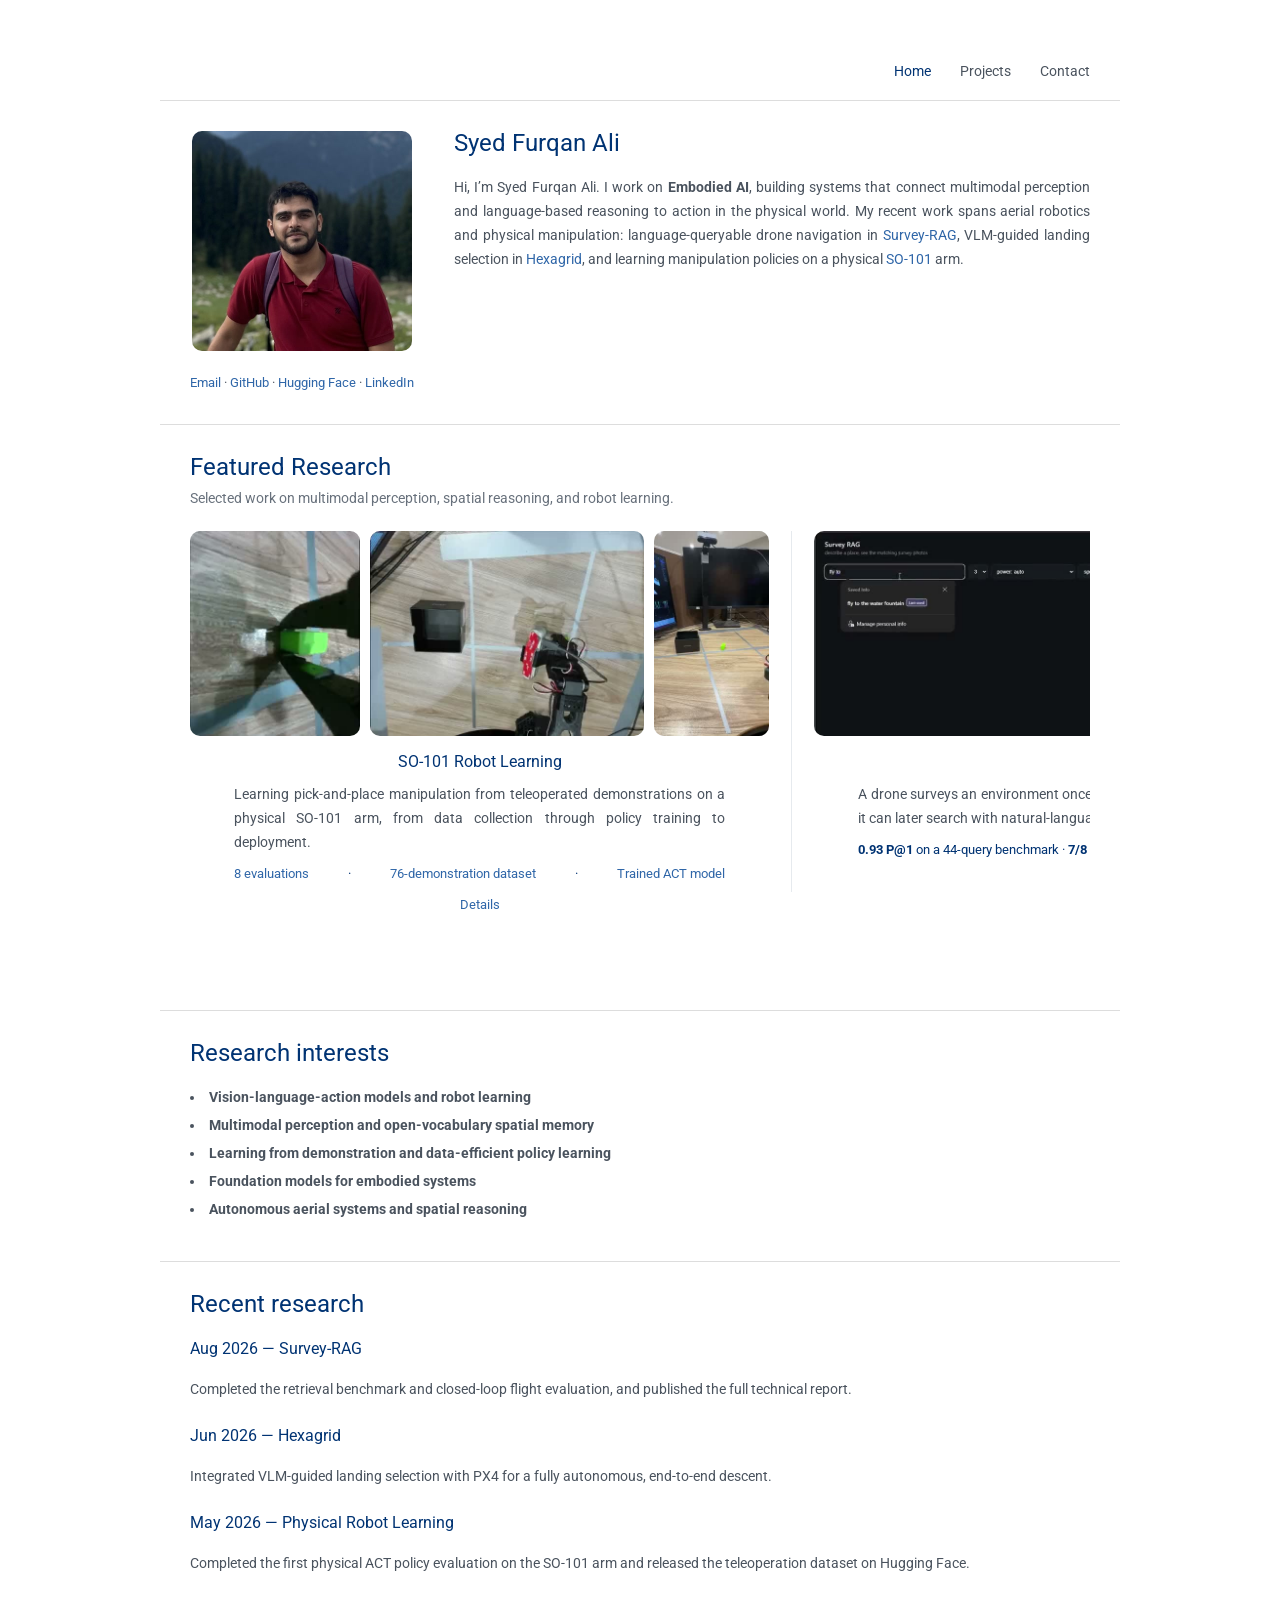
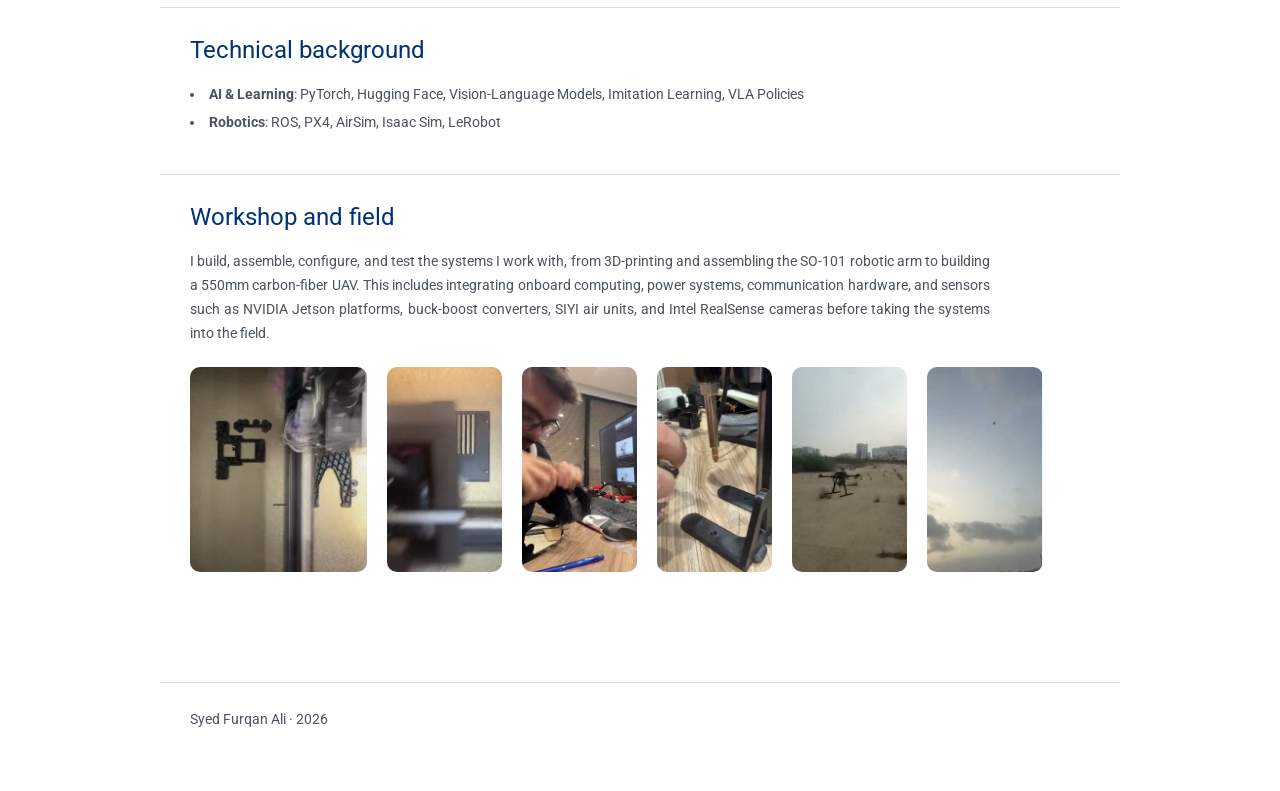
==== index.html @ 5a04ce94 "Give the Survey-RAG catalog clip the same 16:9 shape The stacked query and flight clip was taller th" ====
<!DOCTYPE html>
<html lang="en">
<head>
<meta charset="utf-8">
<meta name="viewport" content="width=device-width, initial-scale=1">
<title>Syed Furqan Ali</title>
<meta name="description" content="Robotics and embodied AI: language-queryable aerial memory, vision-language-action policies on the SO-101 manipulator, and VLM-guided autonomous landing.">
<link rel="preconnect" href="https://fonts.googleapis.com">
<link rel="preconnect" href="https://fonts.gstatic.com" crossorigin>
<link href="https://fonts.googleapis.com/css2?family=Roboto:wght@300;400;500;700&display=swap" rel="stylesheet">
<link rel="stylesheet" href="assets/css/style.css?v=202609181707">
</head>
<body id="body">
<div id="main">

<div id="header">
  <a href="index.html" class="active">Home</a>
  <a href="projects.html">Projects</a>
  <a href="contact.html">Contact</a>
</div>

<div id="profile">
  <div id="profile-pic">
    <img id="profilePhoto" src="assets/img/profile.jpg" alt="Syed Furqan Ali"
         width="220" height="220" fetchpriority="high">
    <p class="links" id="profileLinks"></p>
  </div>

  <div id="profile-intro">
    <div id="profile-name">Syed Furqan Ali</div>
    <p>
      Hi, I&rsquo;m Syed Furqan Ali. I work on <b>Embodied AI</b>, building systems that connect
      multimodal perception and language-based reasoning to action in the physical world. My
      recent work spans aerial robotics and physical manipulation: language-queryable drone
      navigation in <a href="project-survey-rag.html">Survey-RAG</a>, VLM-guided landing
      selection in <a href="project-hexagrid.html">Hexagrid</a>, and learning manipulation
      policies on a physical <a href="project-so101.html">SO-101</a> arm.
    </p>
  </div>
  <div style="clear: both;"></div>
</div>

<div class="section">
  <h1>Featured Research</h1>
  <p class="section-subtitle">
    Selected work on multimodal perception, spatial reasoning, and robot learning.
  </p>
  <div class="project-strip">
    <div class="project-slider">
      <div class="project-slide">
        <div class="project-clips">
          <a href="project-so101.html"><video poster="assets/poster/so101-wrist.jpg" src="assets/video/so101-wrist.mp4" width="348" height="420" autoplay loop muted playsinline preload="metadata"></video></a>
          <a href="project-so101.html"><video poster="assets/poster/so101-top.jpg" src="assets/video/so101-top.mp4" width="562" height="420" autoplay loop muted playsinline preload="metadata"></video></a>
          <a href="project-so101.html"><video poster="assets/poster/so101-pick-place.jpg" src="assets/video/so101-pick-place.mp4" width="236" height="420" autoplay loop muted playsinline preload="metadata"></video></a>
        </div>
        <div class="project-desc">
          <div class="featured-card-title"><a href="project-so101.html">SO-101 Robot Learning</a></div>
          <p>Learning pick-and-place manipulation from teleoperated demonstrations on a physical SO-101 arm, from data collection through policy training to deployment.</p>
          <p class="featured-card-result result-links">
            <a href="https://huggingface.co/datasets/Syed-Furqan/eval_pick_place_1_grid1" target="_blank" rel="noopener">8 evaluations</a> &middot;
            <a href="https://huggingface.co/datasets/Syed-Furqan/pick_place_1_grid" target="_blank" rel="noopener">76-demonstration dataset</a> &middot;
            <a href="https://huggingface.co/Syed-Furqan/act_pick_place_1_grid_policy" target="_blank" rel="noopener">Trained ACT model</a>
          </p>
          <p class="proj-links">
            <a href="project-so101.html">Details</a>
          </p>
        </div>
      </div>
      <div class="project-slide">
        <div class="project-clips">
          <a href="project-survey-rag.html"><video poster="assets/poster/survey-query.jpg" src="assets/video/survey-query.mp4" width="666" height="420" autoplay loop muted playsinline preload="metadata"></video></a>
          <a href="project-survey-rag.html"><video poster="assets/poster/survey-flight.jpg" src="assets/video/survey-flight.mp4" width="666" height="420" autoplay loop muted playsinline preload="metadata"></video></a>
        </div>
        <div class="project-desc">
          <div class="featured-card-title"><a href="project-survey-rag.html">Survey-RAG</a></div>
          <p>A drone surveys an environment once, turning what it sees into a searchable spatial memory it can later search with natural-language requests.</p>
          <p class="featured-card-result"><b>0.93 P@1</b> on a 44-query benchmark &middot; <b>7/8</b> closed-loop requests in AirSim + PX4 SITL</p>
          <p class="proj-links">
            <a href="project-survey-rag.html">Details</a>
            <a href="https://youtu.be/lmt_aM5NoCk" target="_blank" rel="noopener">Video</a>
          </p>
        </div>
      </div>
      <div class="project-slide">
        <div class="project-clips">
          <a href="project-hexagrid.html"><video poster="assets/poster/hexagrid-edge-select.jpg" src="assets/video/hexagrid-edge-select.mp4" width="640" height="360" autoplay loop muted playsinline preload="metadata"></video></a>
          <a href="project-hexagrid.html"><video poster="assets/poster/hexagrid-align.jpg" src="assets/video/hexagrid-align.mp4" width="746" height="420" autoplay loop muted playsinline preload="metadata"></video></a>
        </div>
        <div class="project-desc">
          <div class="featured-card-title"><a href="project-hexagrid.html">Hexagrid</a></div>
          <p>A vision-language model evaluates candidate landing areas from six views in a single inference and grounds its choice into a metric flight target for a fully autonomous descent.</p>
          <p class="featured-card-result"><b>Six views</b> compared per decision &middot; no operator step anywhere in the loop</p>
          <p class="proj-links">
            <a href="project-hexagrid.html">Details</a>
            <a href="https://youtu.be/y4rDqmTjzoo" target="_blank" rel="noopener">Video</a>
          </p>
        </div>
      </div>
      <div class="project-slide">
        <div class="project-clips">
          <a href="project-uav.html"><video poster="assets/poster/uav-hover.jpg" src="assets/video/uav-hover.mp4" width="540" height="960" autoplay loop muted playsinline preload="metadata"></video></a>
          <a href="project-uav.html"><video poster="assets/poster/field-flight.jpg" src="assets/video/field-flight.mp4" width="236" height="420" autoplay loop muted playsinline preload="metadata"></video></a>
          <a href="project-uav.html"><video poster="assets/poster/field-survey.jpg" src="assets/video/field-survey.mp4" width="236" height="420" autoplay loop muted playsinline preload="metadata"></video></a>
        </div>
        <div class="project-desc">
          <div class="featured-card-title"><a href="project-uav.html">UAV Research Platform</a></div>
          <p>A 550 mm quadcopter built and integrated end to end: ArduPilot flight control, a Jetson Orin NX companion computer, RealSense RGB-D sensing and a SIYI link.</p>
          <p class="featured-card-result"><b>Onboard AI</b> measured on the vehicle &middot; autonomous survey mission flown</p>
          <p class="proj-links">
            <a href="project-uav.html">Details</a>
          </p>
        </div>
      </div>
    </div>
  </div>
</div>

<div class="divider"></div>

<div class="section">
  <h1>Research interests</h1>
  <ul>
    <li><b>Vision-language-action models and robot learning</b></li>
    <li><b>Multimodal perception and open-vocabulary spatial memory</b></li>
    <li><b>Learning from demonstration and data-efficient policy learning</b></li>
    <li><b>Foundation models for embodied systems</b></li>
    <li><b>Autonomous aerial systems and spatial reasoning</b></li>
  </ul>
</div>

<div class="divider"></div>

<div class="section">
  <h1>Recent research</h1>

  <h3>Aug 2026 &mdash; Survey-RAG</h3>
  <div class="body-copy">
    <p>
      Completed the retrieval benchmark and closed-loop flight evaluation, and published the full
      technical report.
    </p>
  </div>

  <h3>Jun 2026 &mdash; Hexagrid</h3>
  <div class="body-copy">
    <p>
      Integrated VLM-guided landing selection with PX4 for a fully autonomous, end-to-end descent.
    </p>
  </div>

  <h3>May 2026 &mdash; Physical Robot Learning</h3>
  <div class="body-copy">
    <p>
      Completed the first physical ACT policy evaluation on the SO-101 arm and released the
      teleoperation dataset on Hugging Face.
    </p>
  </div>
</div>

<div class="divider"></div>

<div class="section">
  <h1>Technical background</h1>
  <ul>
    <li><b>AI &amp; Learning</b>: PyTorch, Hugging Face, Vision-Language Models, Imitation Learning, VLA Policies</li>
    <li><b>Robotics</b>: ROS, PX4, AirSim, Isaac Sim, LeRobot</li>
  </ul>
</div>

<div class="divider"></div>

<div class="section">
  <h1>Workshop and field</h1>
  <div class="body-copy">
    <p>
      I build, assemble, configure, and test the systems I work with, from 3D-printing and
      assembling the SO-101 robotic arm to building a 550mm carbon-fiber UAV. This includes
      integrating onboard computing, power systems, communication hardware, and sensors such as
      NVIDIA Jetson platforms, buck-boost converters, SIYI air units, and Intel RealSense cameras
      before taking the systems into the field.
    </p>
  </div>
  <div class="recent-work">
    <div class="slider">
      <video poster="assets/poster/build-so101-parts.jpg" src="assets/video/build-so101-parts.mp4" autoplay loop muted playsinline preload="metadata"></video>
      <video poster="assets/poster/build-printing.jpg" src="assets/video/build-printing.mp4" autoplay loop muted playsinline preload="metadata"></video>
      <video poster="assets/poster/build-follower-arm.jpg" src="assets/video/build-follower-arm.mp4" autoplay loop muted playsinline preload="metadata"></video>
      <video poster="assets/poster/build-drone-heatsinks.jpg" src="assets/video/build-drone-heatsinks.mp4" autoplay loop muted playsinline preload="metadata"></video>
      <video poster="assets/poster/field-flight.jpg" src="assets/video/field-flight.mp4" autoplay loop muted playsinline preload="metadata"></video>
      <video poster="assets/poster/field-survey.jpg" src="assets/video/field-survey.mp4" autoplay loop muted playsinline preload="metadata"></video>
    </div>
  </div>
</div>

<div id="footer">
  <p>Syed Furqan Ali &middot; <span id="footYear"></span></p>
</div>

</div>
<script src="assets/js/config.js"></script>
<script src="assets/js/site.js"></script>
</body>
</html>
---- assets/css/style.css ----
html, body, div, span, applet, object, iframe,
h1, h2, h3, h4, h5, h6, p, blockquote, pre,
a, abbr, acronym, address, big, cite, code,
del, dfn, em, img, ins, kbd, q, s, samp,
small, strike, strong, sub, sup, tt, var,
b, u, i, center,
dl, dt, dd, ol, ul, li,
fieldset, form, label, legend,
table, caption, tbody, tfoot, thead, tr, th, td,
article, aside, canvas, details, embed,
figure, figcaption, footer, header, hgroup,
menu, nav, output, ruby, section, summary,
time, mark, audio, video {
    margin: 0;
    padding: 0;
    border: 0;
    font-size: 100%;
    font: inherit;
    vertical-align: baseline;
}
article, aside, details, figcaption, figure,
footer, header, hgroup, menu, nav, section {
    display: block;
}
body { line-height: 1; }
ol, ul { list-style: none; }
table { border-collapse: collapse; border-spacing: 0; }

#main {
    width: 960px;
    margin: 0px auto;
}

body:has(.research-proj) #main { width: 100%; max-width: 1180px; box-sizing: border-box; }

#body {
    font-family: 'Roboto', roboto, sans-serif;
    color: #4a535e;
    background: #fff;
}

p {
    font-size: 14px;
    line-height: 24px;
    text-align: justify;
}

a {
    text-decoration: none;
    color: #2f66a8;
}

a:hover {
    border-bottom: 1px solid #2f66a8;
}

i, em { font-style: italic; }
b, strong { font-weight: 700; }

h1 {
    font-size: 24px;
    line-height: 24px;

    width: auto;
    margin: 30px 30px 20px 30px;
    color: #003373;
}

.section-subtitle {
    font-size: 14px;
    line-height: 22px;
    color: #68717c;
    margin: -12px 30px 22px 30px;
}

#header {
    height: 58px;
    font-size: 14px;
    line-height: 58px;
    padding-top: 42px;
    text-align: right;
    border-bottom: 1px solid #ddd;
    padding-right: 30px;
}

#header a {
    text-decoration: none;
    border-bottom: none;
    color: #4a535e;
    margin-left: 26px;
}

#header a:hover { color: #2f66a8; }
#header a.active { color: #003373; }

#profile {
    padding: 30px 30px 10px 30px;
    border-bottom: 1px solid #ddd;
}

#profile-pic {
    float: left;
    margin-right: 40px;
    text-align: center;
}

#profile img {
    width: 220px;
    border-radius: 10px;
    margin-bottom: 18px;
}

.no-photo {
    width: 220px;
    height: 220px;
    border-radius: 10px;
    margin-bottom: 18px;
    background: #f4f6f8;
    border: 1px solid #ddd;
    color: #828d9b;
    font-size: 46px;
    line-height: 220px;
    text-align: center;
    box-sizing: border-box;
}

#profile-pic .links {
    font-size: 13px;
    line-height: 22px;
}

#profile-name {
    font-size: 24px;
    line-height: 24px;
    margin-bottom: 20px;
    color: #003373;
}

#profile p { margin-bottom: 20px; }

.project-strip {
    overflow-x: auto;
    overflow-y: hidden;
    margin: 6px 30px 26px 30px;
    padding-bottom: 14px;
    scroll-snap-type: x proximity;
    scrollbar-width: thin;
    scrollbar-color: #ccc #eee;
}

.project-strip::-webkit-scrollbar { height: 8px; }
.project-strip::-webkit-scrollbar-track { background: #eee; border-radius: 4px; }
.project-strip::-webkit-scrollbar-thumb { background: #ccc; border-radius: 4px; }
.project-strip::-webkit-scrollbar-thumb:hover { background: #999; }

.project-slider {
    display: inline-flex;
    align-items: flex-start;
    gap: 44px;
}

.project-slide {
    display: flex;
    flex-direction: column;
    scroll-snap-align: start;
}

.project-slide + .project-slide {
    border-left: 1px solid #e6eaee;
    padding-left: 22px;
    margin-left: -22px;
}

.project-clips {
    display: flex;
    gap: 10px;
}

.project-clips a:hover { border: none; }

.project-clips video {
    height: 205px;
    width: auto;
    border-radius: 10px;
    display: block;
    background: #f4f6f8;
}

.project-desc {
    width: 0;
    min-width: 100%;
    box-sizing: border-box;
    padding: 14px 44px 0 44px;
}

.project-desc .featured-card-title { text-align: center; }
.project-desc p { margin-bottom: 10px; text-align: justify; }
.project-desc p:last-child { margin-bottom: 0; }
.project-desc .proj-links { text-align: center; }
.project-desc .proj-links a { margin: 0 7px; }
.project-desc .result-links { display: flex; flex-wrap: wrap; justify-content: space-between; }

.featured-card-title {
    font-size: 16px;
    line-height: 24px;
    margin-bottom: 8px;
}

.featured-card-title a { color: #003373; }
.featured-card-title a:hover { border-bottom: 1px solid #003373; }

.featured-card-result {
    color: #003373;
    font-size: 13px;
    line-height: 20px;
}

.recent-work {
    height: 200px;
    width: 900px;
    padding-bottom: 35px;
    overflow-x: scroll;
    overflow-y: hidden;
    margin: 6px auto 30px 30px;
}

.slider {
    display: inline-flex;
    align-items: flex-start;
    gap: 20px;
}

.slider a:hover { border: none; }

.slider img,
.slider video {
    height: 205px;
    border-radius: 10px;
    display: block;
    background: #f4f6f8;
}

.recent-work::-webkit-scrollbar { background: none; height: 8px; }
.recent-work::-webkit-scrollbar-track {
    background: #eee; border-radius: 4px;
    margin-left: 240px; margin-right: 240px;
}
.recent-work::-webkit-scrollbar-thumb { background: #ccc; border-radius: 4px; }
.recent-work::-webkit-scrollbar-thumb:hover { background: #999; }

.divider { width: 100%; border-bottom: 1px solid #ddd; }

.section { padding-bottom: 10px; }

ul {
    font-size: 14px;
    line-height: 24px;
    list-style-position: inside;
    list-style-type: disc;
    margin-left: 30px;
    margin-bottom: 30px;
    color: #4a535e;
}

ul li { margin-bottom: 4px; }

.news-list { list-style-type: none; margin-left: 30px; }
.news-list li { margin-bottom: 10px; }
.news-list .date { color: #003373; display: inline-block; width: 78px; }

.showBtn {
    margin-top: 10px;
    margin-bottom: 30px;
    margin-left: 30px;
    font-size: 14px;
    line-height: 24px;
    float: left;
}

.showBtn a { color: #003373; cursor: pointer; }
.showBtn a:hover { border-bottom: 1px solid #003373; }

#moreNews { display: none; }
#lessNewsBtn { display: none; }

h3 {
    margin-left: 30px;
    font-size: 16px;
    line-height: 26px;
    margin-bottom: 15px;
    color: #003373;
}

.research-proj {
    margin: 0 30px 34px 30px;
    display: flex;
    align-items: center;
    gap: 30px;
}

.proj-text { flex: 1 1 0; min-width: 0; }

.research-thumb {
    flex: 0 0 520px;
    width: 520px;
}

.research-thumb:hover { border-bottom: none; }

.research-thumb img,
.research-thumb video {
    width: 100%;
    height: auto;
    border-radius: 6px;
    display: block;
    background: #f4f6f8;
}

.research-proj-title {
    color: #003373;
    font-size: 21px;
    line-height: 30px;
}

.research-proj-title:hover { border-bottom: 1px solid #003373; }

.research-proj p { font-size: 16px; line-height: 27px; text-align: justify; }
.research-proj .proj-meta { font-size: 15px; line-height: 24px; }
.research-proj .proj-links { font-size: 15px; line-height: 24px; }
.research-proj p strong { color: #003373; font-weight: 700; }

.proj-meta {
    font-size: 13px;
    line-height: 22px;
    color: #68717c;
    margin-bottom: 4px;
}

.proj-links { font-size: 13px; line-height: 22px; margin-top: 6px; }
.proj-links a { margin-right: 14px; }

.back-link {
    font-size: 13px;
    line-height: 24px;
    margin: 24px 0 0 30px;
    display: block;
}

.proj-header { padding: 0 30px; }

.proj-title {
    font-size: 26px;
    line-height: 34px;
    color: #003373;
    margin: 18px 0 10px 0;
}

.proj-subtitle {
    font-size: 15px;
    line-height: 26px;
    margin-bottom: 18px;
    max-width: 760px;
}

.proj-linkbar { font-size: 14px; line-height: 24px; margin-bottom: 26px; }
.proj-linkbar a {
    display: inline-block;
    margin-right: 10px;
    padding: 5px 14px;
    border: 1px solid #dde3e9;
    border-radius: 4px;
    color: #2f66a8;
}
.proj-linkbar a:hover { border: 1px solid #2f66a8; background: #f7fafd; }

.hero-video {
    margin: 0 30px 30px 30px;
    border-radius: 8px;
    overflow: hidden;
    background: #f4f6f8;
    border: 1px solid #e6eaee;
}
.hero-video video,
.hero-video iframe { width: 100%; display: block; border: 0; }
.hero-video iframe { height: 494px; }

.caption {
    font-size: 13px;
    line-height: 22px;
    color: #68717c;
    margin: 8px 30px 26px 30px;
}

.body-copy { margin: 0 30px 22px 30px; max-width: 800px; }
.body-copy p { margin-bottom: 16px; }

.two-up {
    margin: 0 30px 10px 30px;
    display: flex;
    gap: 20px;
    flex-wrap: wrap;
}
.two-up figure {
    flex: 1 1 340px;
    background: #f4f6f8;
    border: 1px solid #e6eaee;
    border-radius: 8px;
    overflow: hidden;
}
.two-up video,
.two-up img { width: 100%; display: block; }
.two-up figcaption {
    font-size: 12px;
    line-height: 20px;
    color: #68717c;
    padding: 8px 12px;
    background: #fff;
}

.data-table {
    margin: 0 30px 10px 30px;
    width: calc(100% - 60px);
    font-size: 13px;
    line-height: 22px;
}
.data-table th {
    text-align: left;
    color: #003373;
    font-weight: 700;
    border-bottom: 1px solid #ddd;
    padding: 8px 12px 8px 0;
}
.data-table td {
    padding: 7px 12px 7px 0;
    border-bottom: 1px solid #eee;
    color: #4a535e;
}
.data-table td.num, .data-table th.num { text-align: right; padding-right: 0; }
.data-table tr.highlight td { color: #003373; font-weight: 700; }
.data-table td.yes { color: #1a7f5a; }
.data-table td.no  { color: #b83c31; }

.table-note {
    font-size: 12.5px;
    line-height: 21px;
    color: #68717c;
    margin: 10px 30px 26px 30px;
    max-width: 800px;
}

.callout {
    margin: 0 30px 26px 30px;
    padding: 18px 22px;
    background: #f7fafd;
    border-left: 3px solid #2f66a8;
    border-radius: 0 6px 6px 0;
    max-width: 800px;
}
.callout h4 { color: #003373; font-size: 14px; line-height: 22px; margin-bottom: 8px; font-weight: 700; }
.callout p { margin: 0; }

.contact-block { margin: 0 30px 30px 30px; }
.cal-embed {
    width: 100%;
    min-height: 640px;
    border: 1px solid #ddd;
    border-radius: 8px;
    overflow: hidden;
}
.cal-embed iframe { width: 100%; height: 100%; min-height: 640px; border: 0; display: block; }
.sched-setup {
    border: 1px dashed #ddd;
    border-radius: 8px;
    padding: 22px;
    max-width: 640px;
    font-size: 14px;
    line-height: 24px;
}
.sched-setup code { font-family: ui-monospace, Menlo, Consolas, monospace; font-size: 12.5px; color: #003373; }

#footer {
    border-top: 1px solid #ddd;
    margin-top: 40px;
    padding: 24px 30px 60px 30px;
    font-size: 13px;
    line-height: 22px;
}

@media (max-width: 1000px) {
    #main { width: 100%; }
    .recent-work { width: calc(100% - 60px); }
    #profile-pic { float: none; margin-right: 0; text-align: left; }

    .research-proj { flex-direction: column; gap: 14px; }
    .research-thumb { flex: none; width: 100%; max-width: 420px; }
    .hero-video iframe { height: 52vw; }
    .data-table { width: calc(100% - 60px); display: block; overflow-x: auto; }
}

@media (max-width: 640px) {
    .project-slider { gap: 24px; }
    .project-slide { width: calc(100vw - 60px); }
    .project-slide + .project-slide { border-left: none; padding-left: 0; margin-left: 0; }
    .project-clips a { flex: 1 1 0; min-width: 0; }
    .project-clips video { width: 100%; height: 160px; object-fit: cover; }
    .project-desc { padding: 14px 0 0 0; }
}
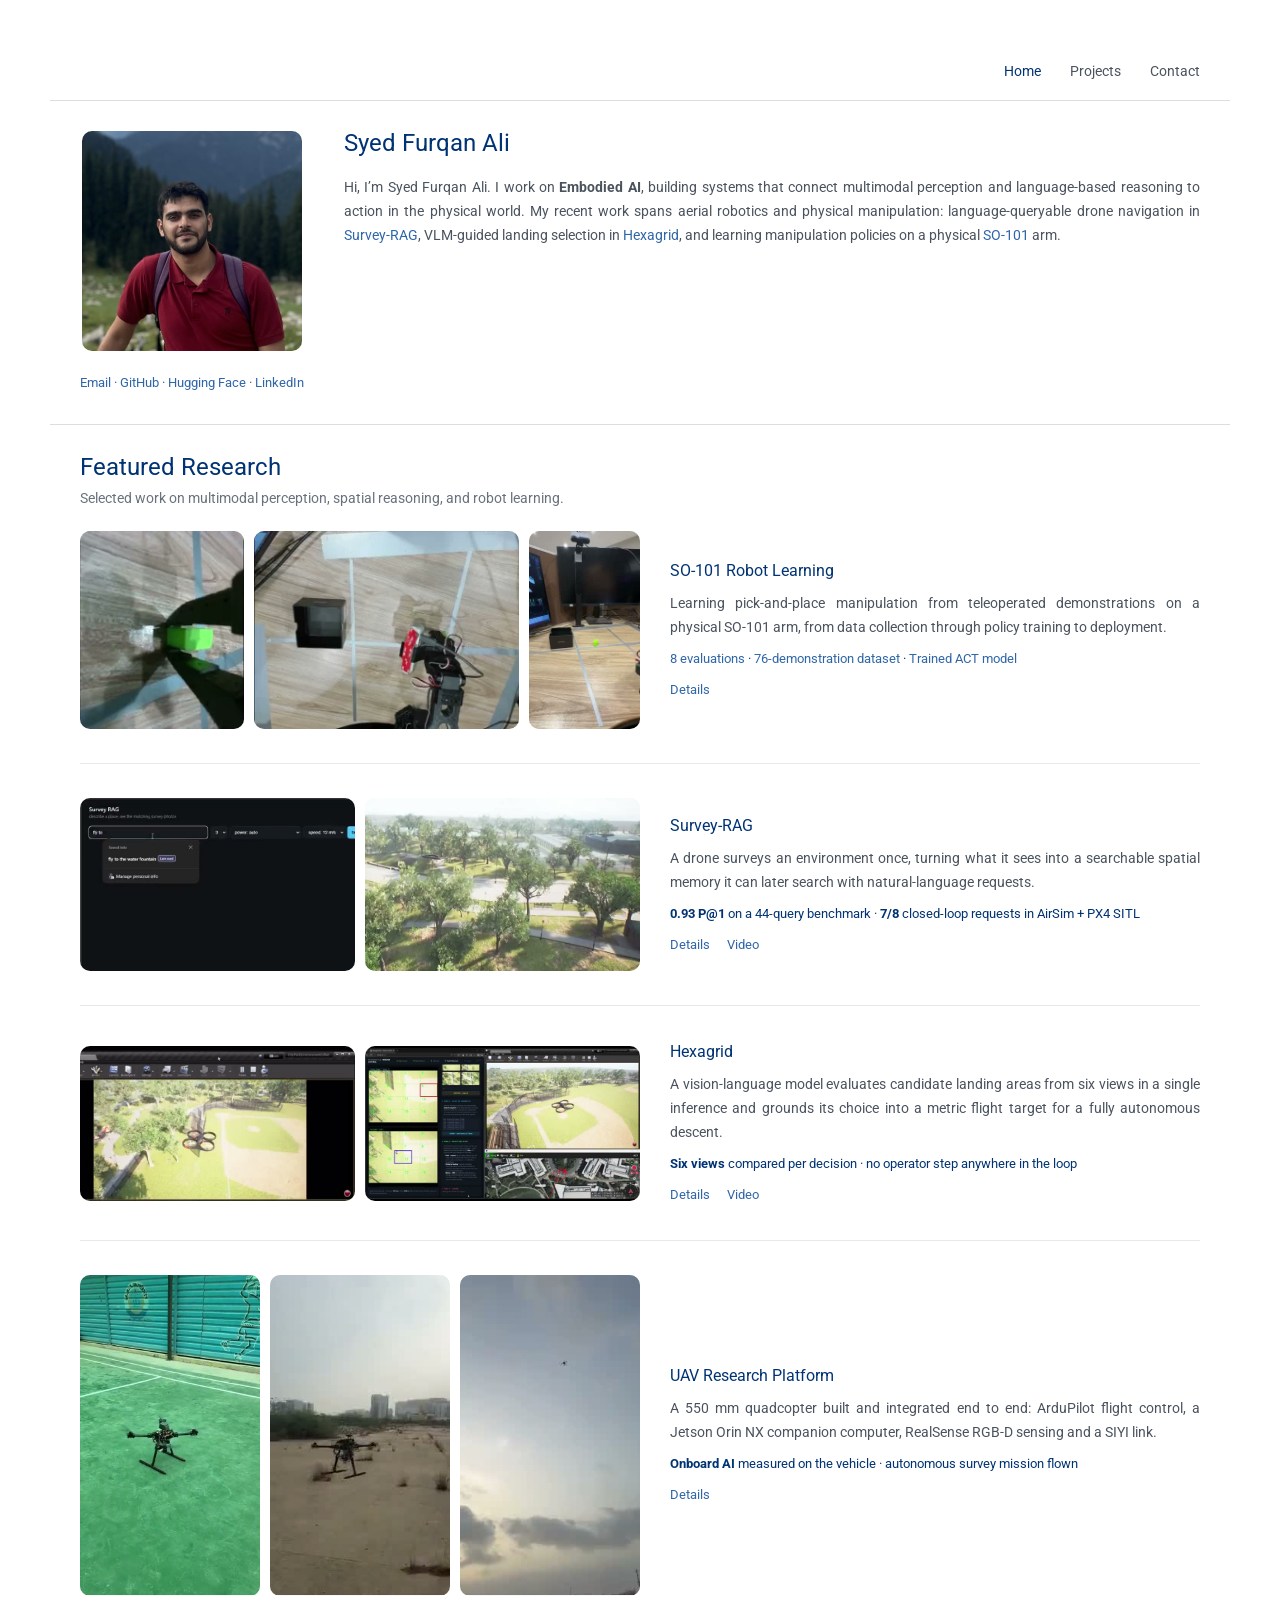
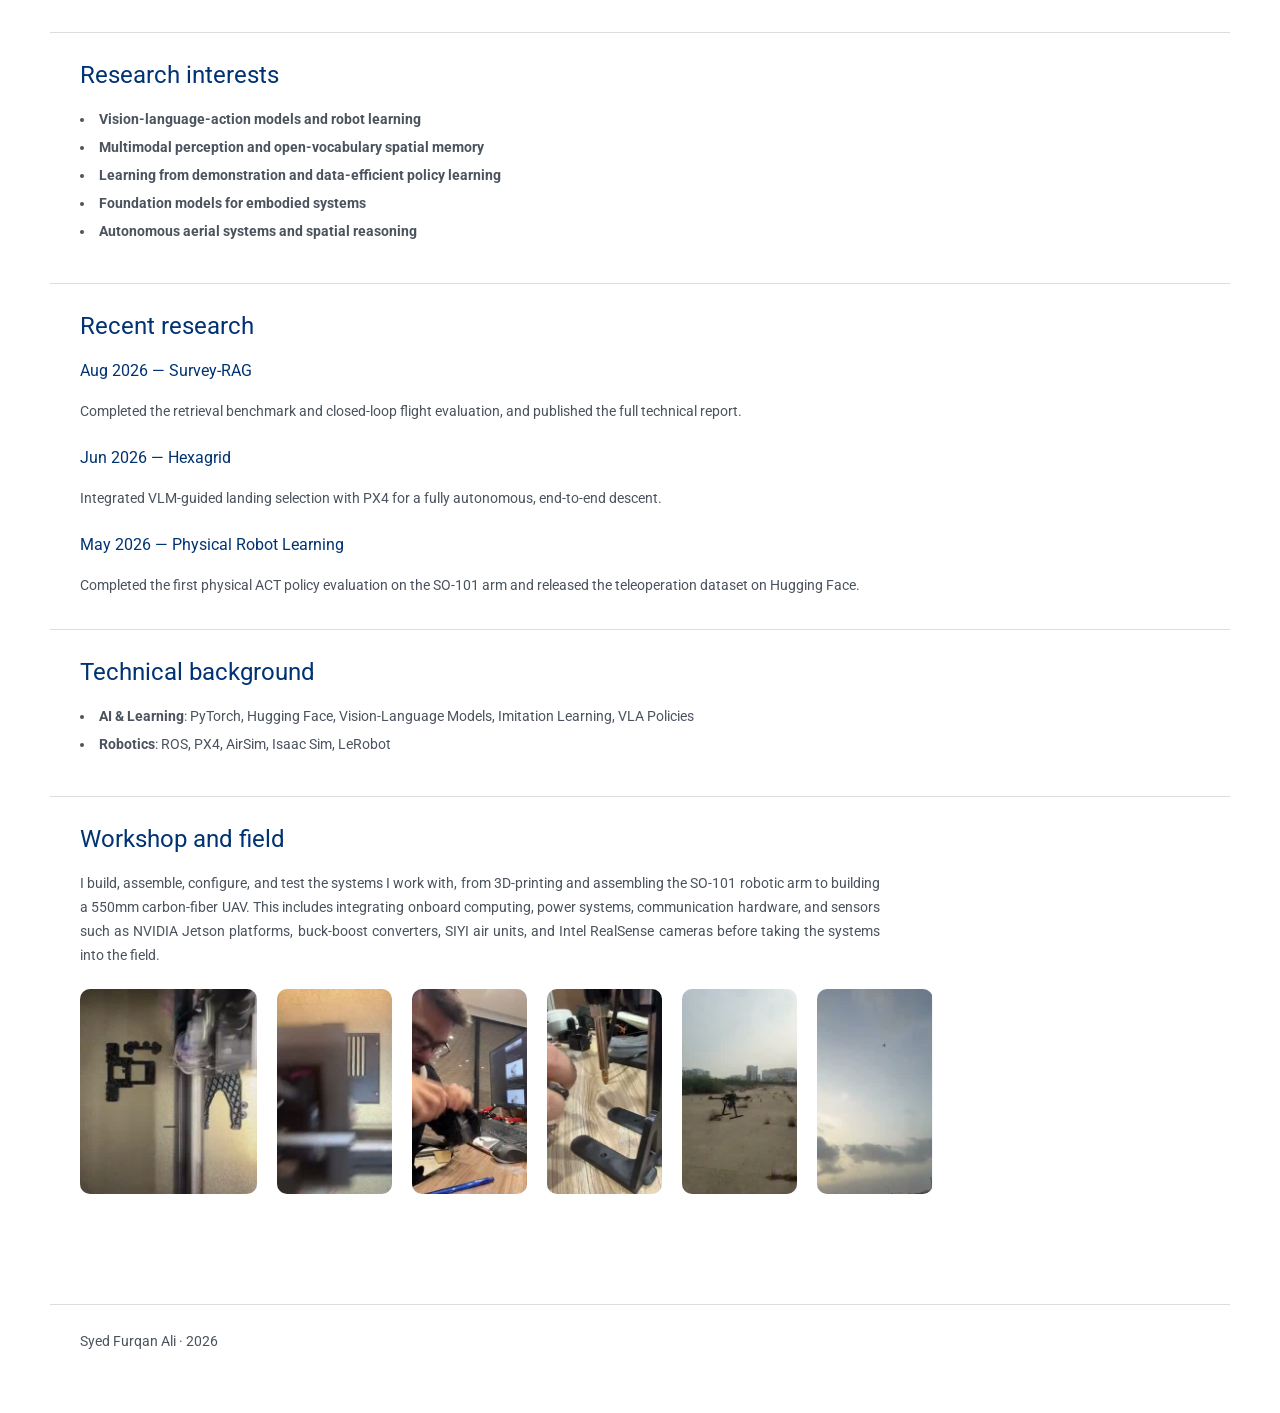
==== commit 39aa612a: "Stack the featured projects vertically instead of side-scrolling Each project becomes a full-width r" ====
--- a/index.html
+++ b/index.html
@@ -8,7 +8,7 @@
 <link rel="preconnect" href="https://fonts.googleapis.com">
 <link rel="preconnect" href="https://fonts.gstatic.com" crossorigin>
 <link href="https://fonts.googleapis.com/css2?family=Roboto:wght@300;400;500;700&display=swap" rel="stylesheet">
-<link rel="stylesheet" href="assets/css/style.css?v=202609181707">
+<link rel="stylesheet" href="assets/css/style.css?v=202609232220">
 </head>
 <body id="body">
 <div id="main">
@@ -49,9 +49,9 @@
     <div class="project-slider">
       <div class="project-slide">
         <div class="project-clips">
-          <a href="project-so101.html"><video poster="assets/poster/so101-wrist.jpg" src="assets/video/so101-wrist.mp4" width="348" height="420" autoplay loop muted playsinline preload="metadata"></video></a>
-          <a href="project-so101.html"><video poster="assets/poster/so101-top.jpg" src="assets/video/so101-top.mp4" width="562" height="420" autoplay loop muted playsinline preload="metadata"></video></a>
-          <a href="project-so101.html"><video poster="assets/poster/so101-pick-place.jpg" src="assets/video/so101-pick-place.mp4" width="236" height="420" autoplay loop muted playsinline preload="metadata"></video></a>
+          <a style="flex:0.8286" href="project-so101.html"><video poster="assets/poster/so101-wrist.jpg" src="assets/video/so101-wrist.mp4" width="348" height="420" autoplay loop muted playsinline preload="metadata"></video></a>
+          <a style="flex:1.3381" href="project-so101.html"><video poster="assets/poster/so101-top.jpg" src="assets/video/so101-top.mp4" width="562" height="420" autoplay loop muted playsinline preload="metadata"></video></a>
+          <a style="flex:0.5619" href="project-so101.html"><video poster="assets/poster/so101-pick-place.jpg" src="assets/video/so101-pick-place.mp4" width="236" height="420" autoplay loop muted playsinline preload="metadata"></video></a>
         </div>
         <div class="project-desc">
           <div class="featured-card-title"><a href="project-so101.html">SO-101 Robot Learning</a></div>
@@ -68,8 +68,8 @@
       </div>
       <div class="project-slide">
         <div class="project-clips">
-          <a href="project-survey-rag.html"><video poster="assets/poster/survey-query.jpg" src="assets/video/survey-query.mp4" width="666" height="420" autoplay loop muted playsinline preload="metadata"></video></a>
-          <a href="project-survey-rag.html"><video poster="assets/poster/survey-flight.jpg" src="assets/video/survey-flight.mp4" width="666" height="420" autoplay loop muted playsinline preload="metadata"></video></a>
+          <a style="flex:1.5857" href="project-survey-rag.html"><video poster="assets/poster/survey-query.jpg" src="assets/video/survey-query.mp4" width="666" height="420" autoplay loop muted playsinline preload="metadata"></video></a>
+          <a style="flex:1.5857" href="project-survey-rag.html"><video poster="assets/poster/survey-flight.jpg" src="assets/video/survey-flight.mp4" width="666" height="420" autoplay loop muted playsinline preload="metadata"></video></a>
         </div>
         <div class="project-desc">
           <div class="featured-card-title"><a href="project-survey-rag.html">Survey-RAG</a></div>
@@ -83,8 +83,8 @@
       </div>
       <div class="project-slide">
         <div class="project-clips">
-          <a href="project-hexagrid.html"><video poster="assets/poster/hexagrid-edge-select.jpg" src="assets/video/hexagrid-edge-select.mp4" width="640" height="360" autoplay loop muted playsinline preload="metadata"></video></a>
-          <a href="project-hexagrid.html"><video poster="assets/poster/hexagrid-align.jpg" src="assets/video/hexagrid-align.mp4" width="746" height="420" autoplay loop muted playsinline preload="metadata"></video></a>
+          <a style="flex:1.7778" href="project-hexagrid.html"><video poster="assets/poster/hexagrid-edge-select.jpg" src="assets/video/hexagrid-edge-select.mp4" width="640" height="360" autoplay loop muted playsinline preload="metadata"></video></a>
+          <a style="flex:1.7762" href="project-hexagrid.html"><video poster="assets/poster/hexagrid-align.jpg" src="assets/video/hexagrid-align.mp4" width="746" height="420" autoplay loop muted playsinline preload="metadata"></video></a>
         </div>
         <div class="project-desc">
           <div class="featured-card-title"><a href="project-hexagrid.html">Hexagrid</a></div>
@@ -98,9 +98,9 @@
       </div>
       <div class="project-slide">
         <div class="project-clips">
-          <a href="project-uav.html"><video poster="assets/poster/uav-hover.jpg" src="assets/video/uav-hover.mp4" width="540" height="960" autoplay loop muted playsinline preload="metadata"></video></a>
-          <a href="project-uav.html"><video poster="assets/poster/field-flight.jpg" src="assets/video/field-flight.mp4" width="236" height="420" autoplay loop muted playsinline preload="metadata"></video></a>
-          <a href="project-uav.html"><video poster="assets/poster/field-survey.jpg" src="assets/video/field-survey.mp4" width="236" height="420" autoplay loop muted playsinline preload="metadata"></video></a>
+          <a style="flex:0.5625" href="project-uav.html"><video poster="assets/poster/uav-hover.jpg" src="assets/video/uav-hover.mp4" width="540" height="960" autoplay loop muted playsinline preload="metadata"></video></a>
+          <a style="flex:0.5619" href="project-uav.html"><video poster="assets/poster/field-flight.jpg" src="assets/video/field-flight.mp4" width="236" height="420" autoplay loop muted playsinline preload="metadata"></video></a>
+          <a style="flex:0.5619" href="project-uav.html"><video poster="assets/poster/field-survey.jpg" src="assets/video/field-survey.mp4" width="236" height="420" autoplay loop muted playsinline preload="metadata"></video></a>
         </div>
         <div class="project-desc">
           <div class="featured-card-title"><a href="project-uav.html">UAV Research Platform</a></div>
--- a/assets/css/style.css
+++ b/assets/css/style.css
@@ -32,6 +32,7 @@
 }
 
 body:has(.research-proj) #main { width: 100%; max-width: 1180px; box-sizing: border-box; }
+body:has(.project-strip) #main { width: 100%; max-width: 1180px; box-sizing: border-box; }
 
 #body {
     font-family: 'Roboto', roboto, sans-serif;
@@ -139,66 +140,64 @@
 #profile p { margin-bottom: 20px; }
 
 .project-strip {
-    overflow-x: auto;
-    overflow-y: hidden;
     margin: 6px 30px 26px 30px;
-    padding-bottom: 14px;
-    scroll-snap-type: x proximity;
-    scrollbar-width: thin;
-    scrollbar-color: #ccc #eee;
-}
-
-.project-strip::-webkit-scrollbar { height: 8px; }
-.project-strip::-webkit-scrollbar-track { background: #eee; border-radius: 4px; }
-.project-strip::-webkit-scrollbar-thumb { background: #ccc; border-radius: 4px; }
-.project-strip::-webkit-scrollbar-thumb:hover { background: #999; }
+}
 
 .project-slider {
-    display: inline-flex;
-    align-items: flex-start;
-    gap: 44px;
+    display: flex;
+    flex-direction: column;
+    gap: 34px;
 }
 
 .project-slide {
     display: flex;
-    flex-direction: column;
-    scroll-snap-align: start;
+    flex-direction: row;
+    align-items: center;
+    gap: 30px;
 }
 
 .project-slide + .project-slide {
-    border-left: 1px solid #e6eaee;
-    padding-left: 22px;
-    margin-left: -22px;
+    border-top: 1px solid #e6eaee;
+    padding-top: 34px;
 }
 
 .project-clips {
+    flex: 0 0 560px;
+    width: 560px;
     display: flex;
+    align-items: flex-start;
     gap: 10px;
 }
 
+.project-clips a { min-width: 0; }
 .project-clips a:hover { border: none; }
 
 .project-clips video {
-    height: 205px;
-    width: auto;
+    width: 100%;
+    height: auto;
     border-radius: 10px;
     display: block;
     background: #f4f6f8;
 }
 
 .project-desc {
-    width: 0;
-    min-width: 100%;
+    flex: 1 1 0;
+    min-width: 0;
     box-sizing: border-box;
-    padding: 14px 44px 0 44px;
-}
-
-.project-desc .featured-card-title { text-align: center; }
+    padding: 0;
+}
+
+.project-desc .featured-card-title { text-align: left; }
 .project-desc p { margin-bottom: 10px; text-align: justify; }
 .project-desc p:last-child { margin-bottom: 0; }
-.project-desc .proj-links { text-align: center; }
-.project-desc .proj-links a { margin: 0 7px; }
-.project-desc .result-links { display: flex; flex-wrap: wrap; justify-content: space-between; }
+.project-desc .proj-links { text-align: left; }
+.project-desc .proj-links a { margin: 0 14px 0 0; }
+.project-desc .result-links { display: block; }
+
+@media (max-width: 900px) {
+    .project-slide { flex-direction: column; align-items: stretch; }
+    .project-clips { flex: 0 0 auto; width: 100%; }
+}
 
 .featured-card-title {
     font-size: 16px;
@@ -301,8 +300,8 @@
 .proj-text { flex: 1 1 0; min-width: 0; }
 
 .research-thumb {
-    flex: 0 0 520px;
-    width: 520px;
+    flex: 0 0 440px;
+    width: 440px;
 }
 
 .research-thumb:hover { border-bottom: none; }
@@ -318,15 +317,18 @@
 
 .research-proj-title {
     color: #003373;
-    font-size: 21px;
-    line-height: 30px;
+    font-size: 16px;
+    line-height: 26px;
 }
 
 .research-proj-title:hover { border-bottom: 1px solid #003373; }
 
-.research-proj p { font-size: 16px; line-height: 27px; text-align: justify; }
-.research-proj .proj-meta { font-size: 15px; line-height: 24px; }
-.research-proj .proj-links { font-size: 15px; line-height: 24px; }
+.research-proj p { font-size: 14px; line-height: 24px; text-align: justify; }
+.proj-text .proj-name { margin-bottom: 6px; }
+.proj-text .proj-desc { margin-top: 14px; }
+.proj-text .proj-links { margin-top: 14px; }
+.research-proj .proj-meta { font-size: 13px; line-height: 22px; }
+.research-proj .proj-links { font-size: 13px; line-height: 22px; }
 .research-proj p strong { color: #003373; font-weight: 700; }
 
 .proj-meta {
@@ -499,9 +501,7 @@
 
 @media (max-width: 640px) {
     .project-slider { gap: 24px; }
-    .project-slide { width: calc(100vw - 60px); }
-    .project-slide + .project-slide { border-left: none; padding-left: 0; margin-left: 0; }
-    .project-clips a { flex: 1 1 0; min-width: 0; }
-    .project-clips video { width: 100%; height: 160px; object-fit: cover; }
-    .project-desc { padding: 14px 0 0 0; }
-}
+    .project-slide + .project-slide { padding-top: 24px; }
+    .project-clips video { width: 100%; height: auto; }
+    .project-desc { padding: 0; }
+}
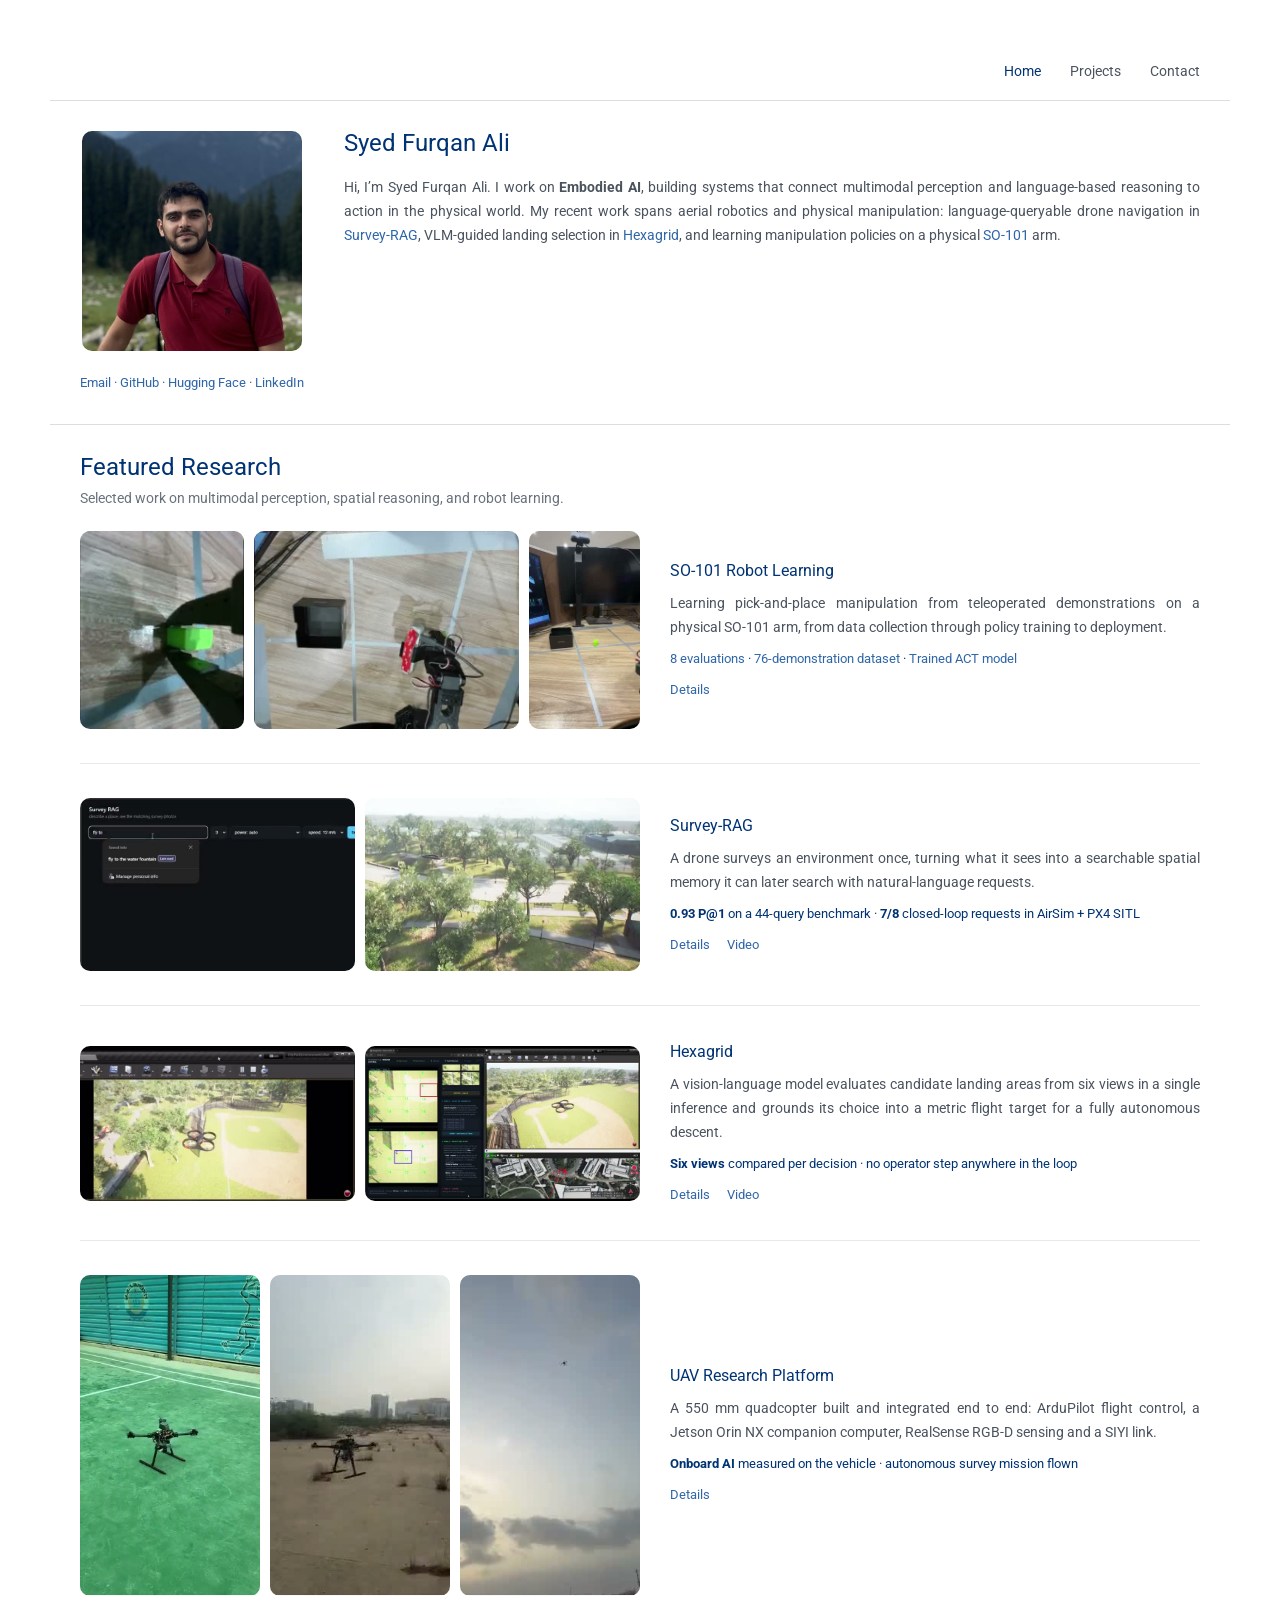
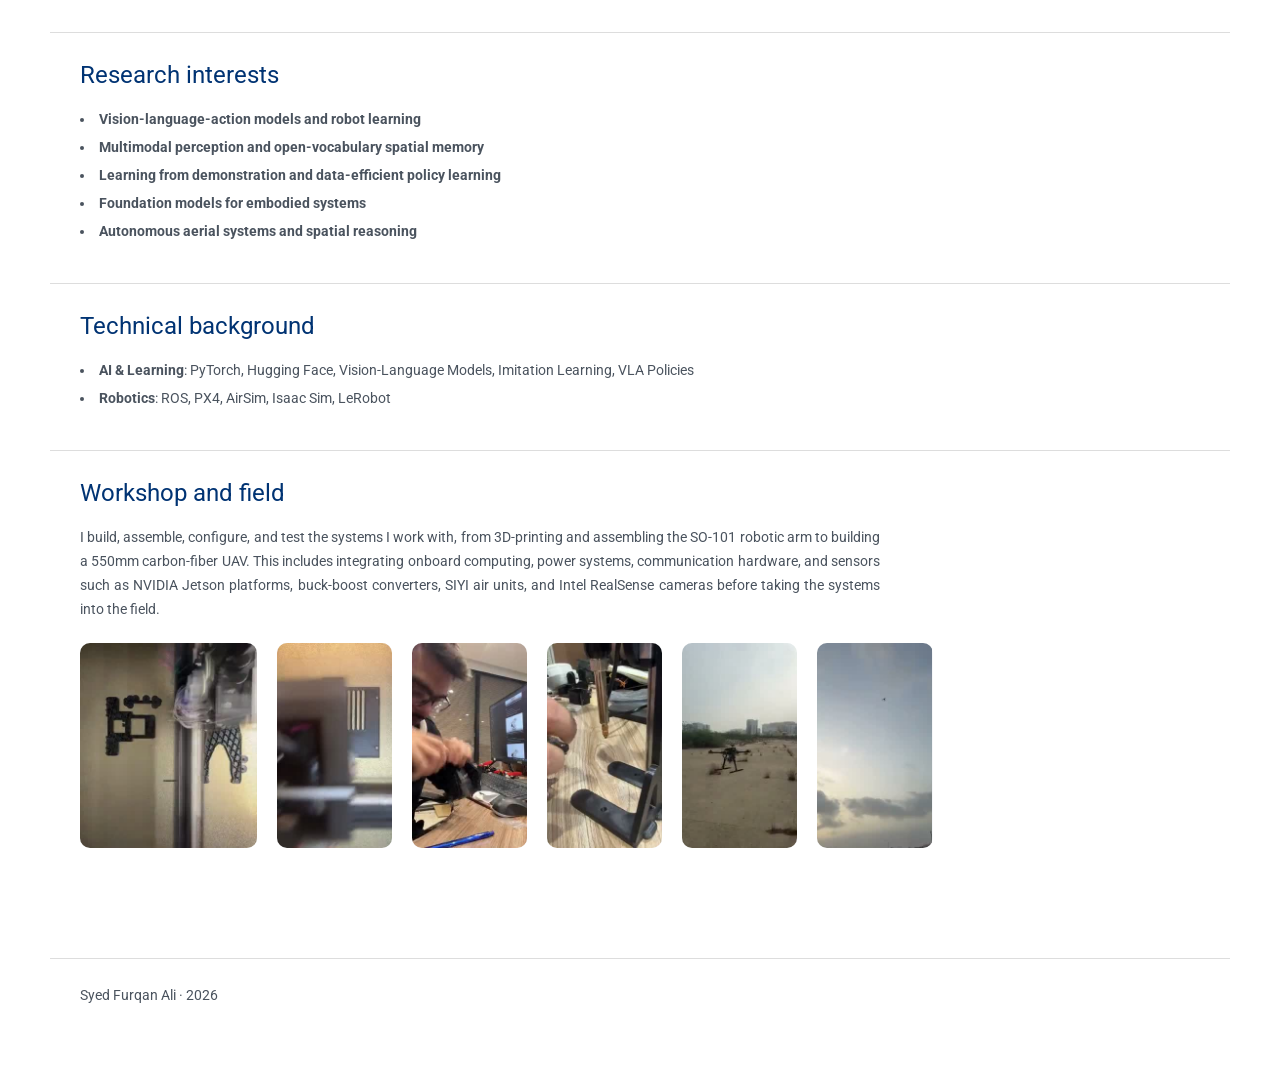
==== commit 7ffe52aa: "Remove the Recent research section from the homepage Co-Authored-By: Claude Opus 5 <noreply@anthropi" ====
--- a/index.html
+++ b/index.html
@@ -131,35 +131,6 @@
 <div class="divider"></div>
 
 <div class="section">
-  <h1>Recent research</h1>
-
-  <h3>Aug 2026 &mdash; Survey-RAG</h3>
-  <div class="body-copy">
-    <p>
-      Completed the retrieval benchmark and closed-loop flight evaluation, and published the full
-      technical report.
-    </p>
-  </div>
-
-  <h3>Jun 2026 &mdash; Hexagrid</h3>
-  <div class="body-copy">
-    <p>
-      Integrated VLM-guided landing selection with PX4 for a fully autonomous, end-to-end descent.
-    </p>
-  </div>
-
-  <h3>May 2026 &mdash; Physical Robot Learning</h3>
-  <div class="body-copy">
-    <p>
-      Completed the first physical ACT policy evaluation on the SO-101 arm and released the
-      teleoperation dataset on Hugging Face.
-    </p>
-  </div>
-</div>
-
-<div class="divider"></div>
-
-<div class="section">
   <h1>Technical background</h1>
   <ul>
     <li><b>AI &amp; Learning</b>: PyTorch, Hugging Face, Vision-Language Models, Imitation Learning, VLA Policies</li>
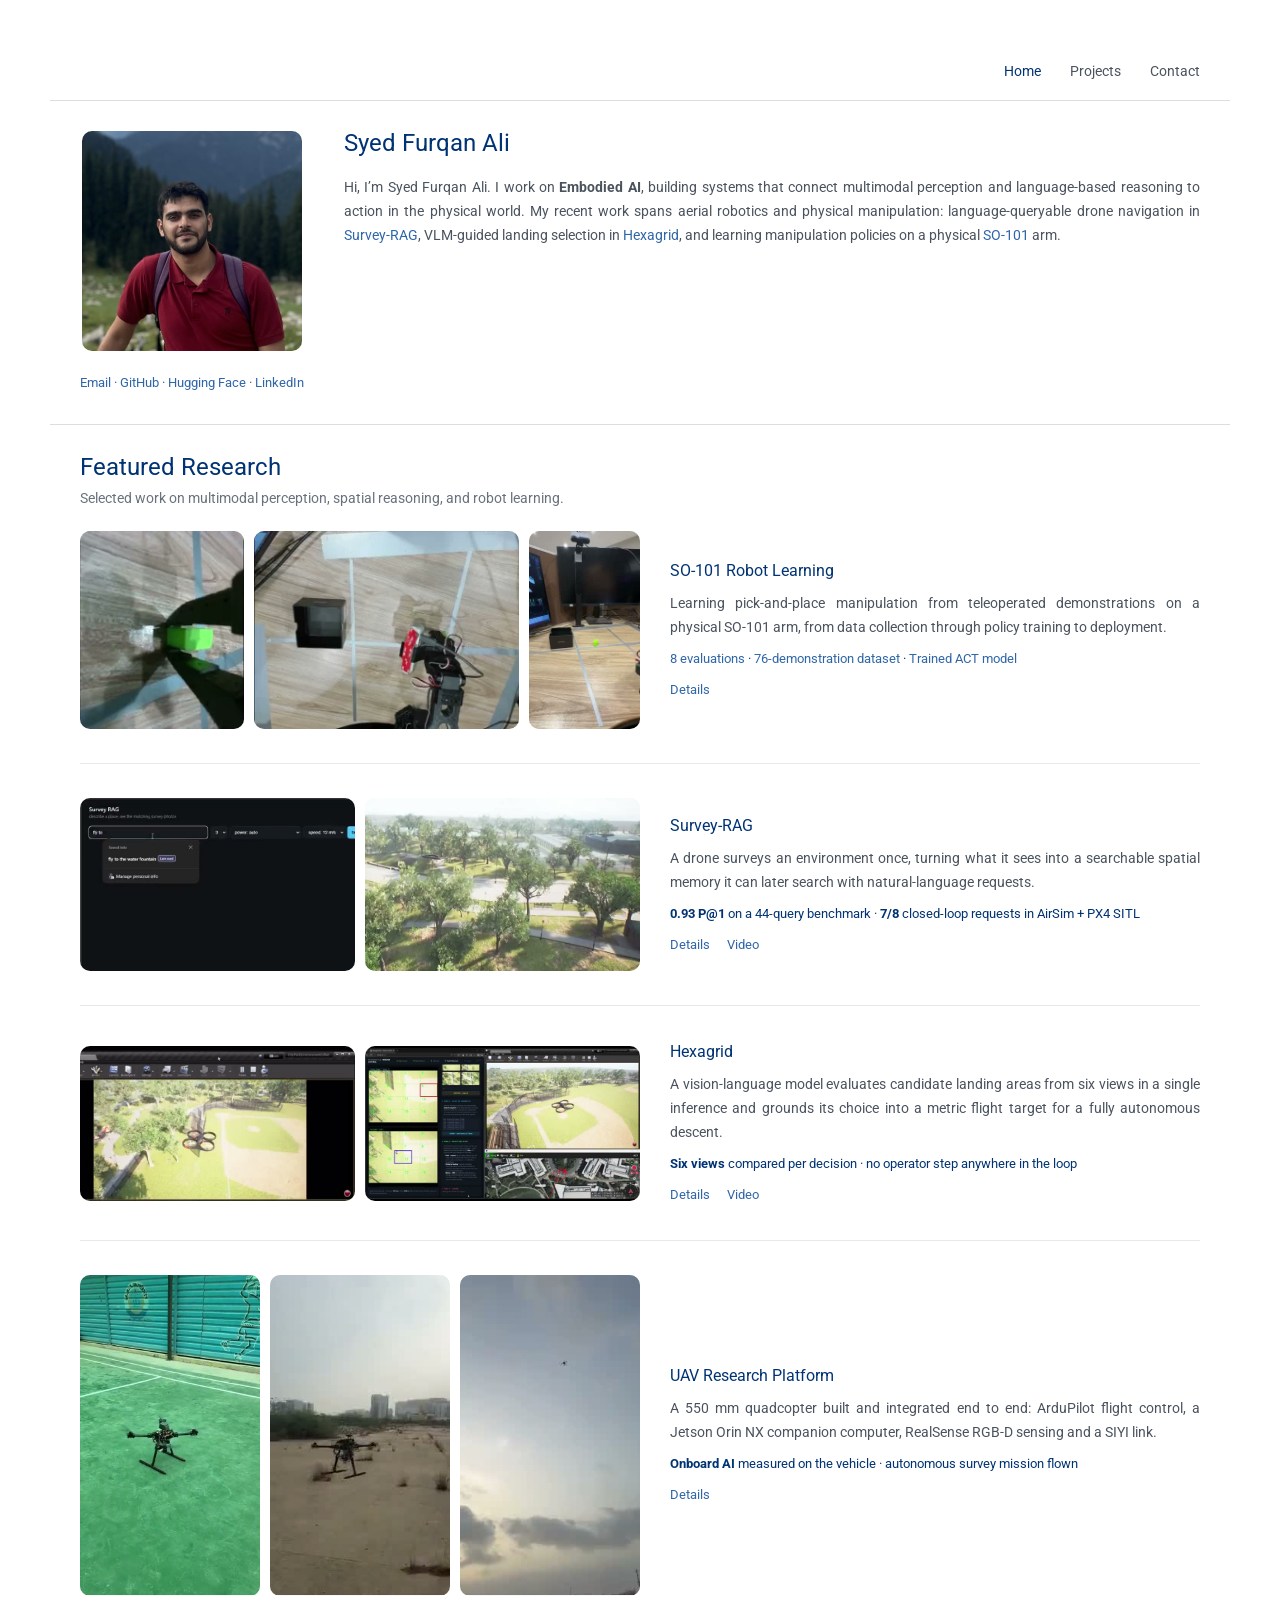
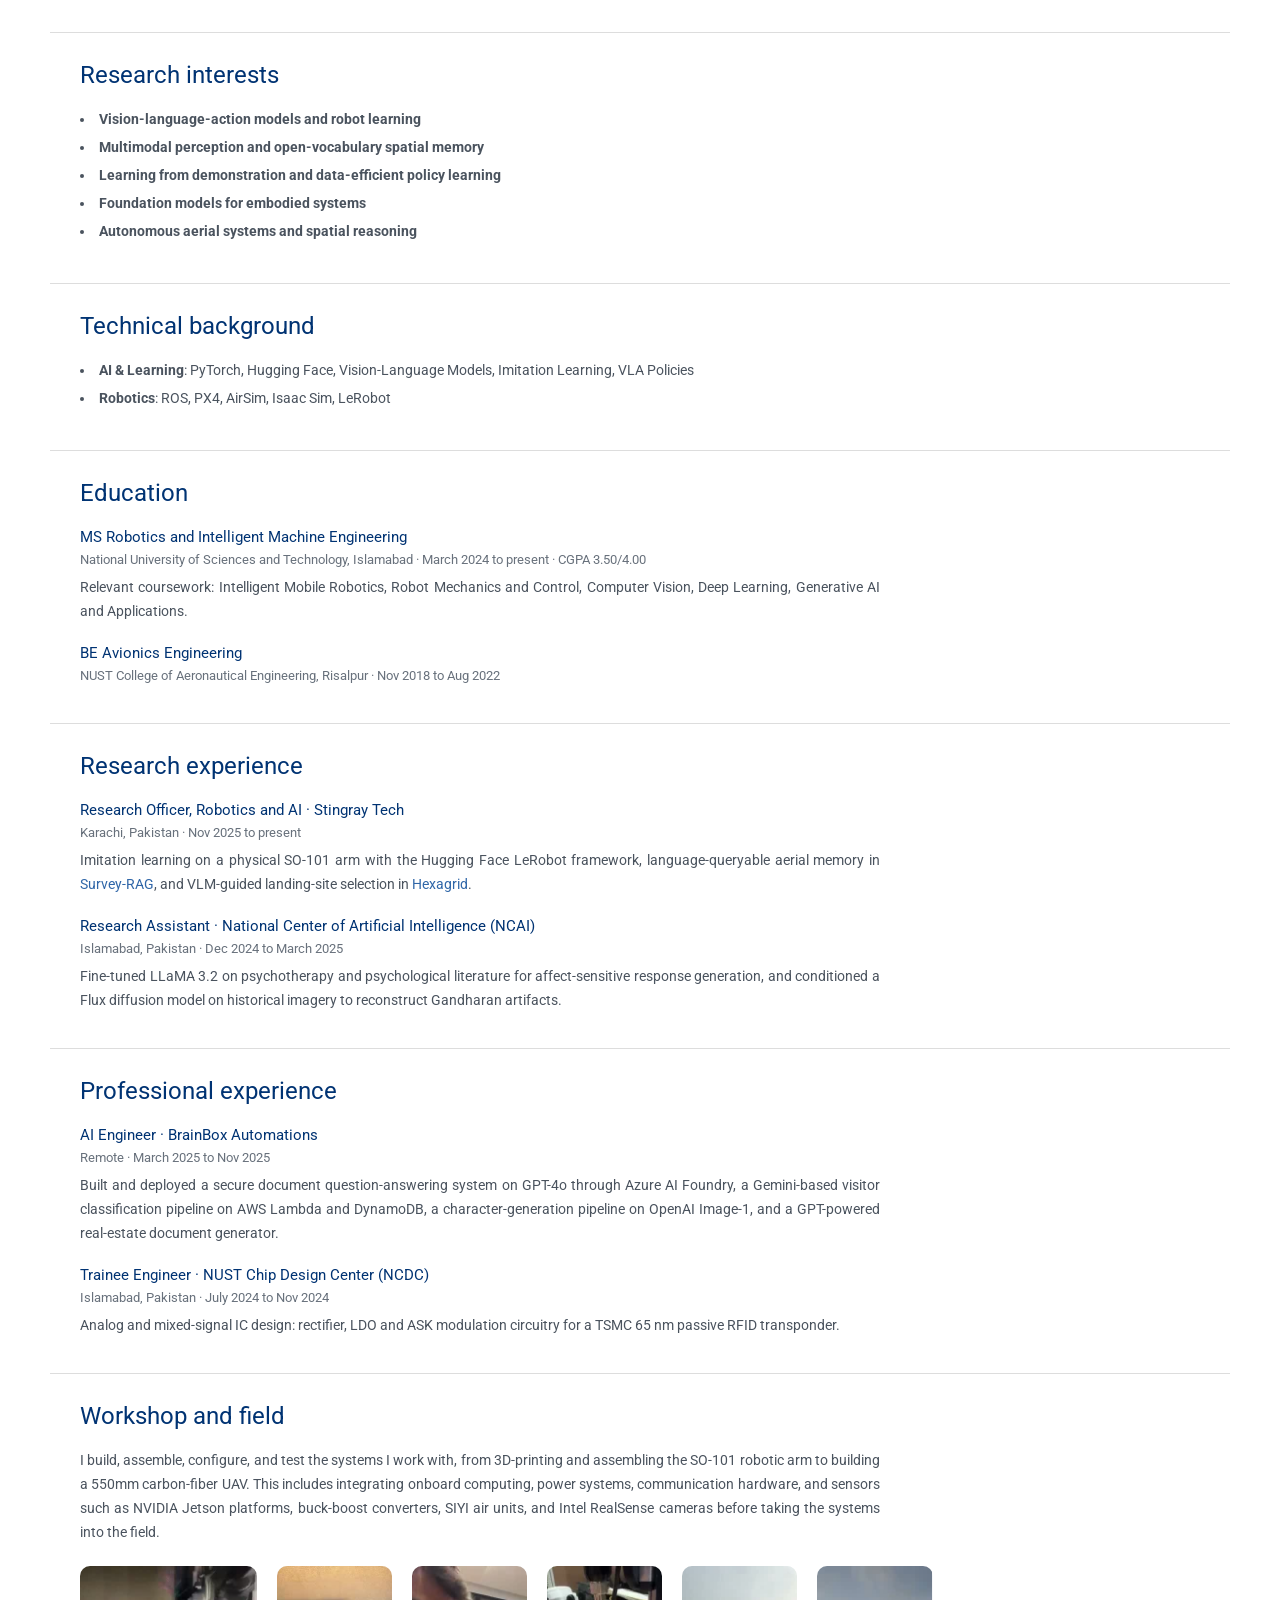
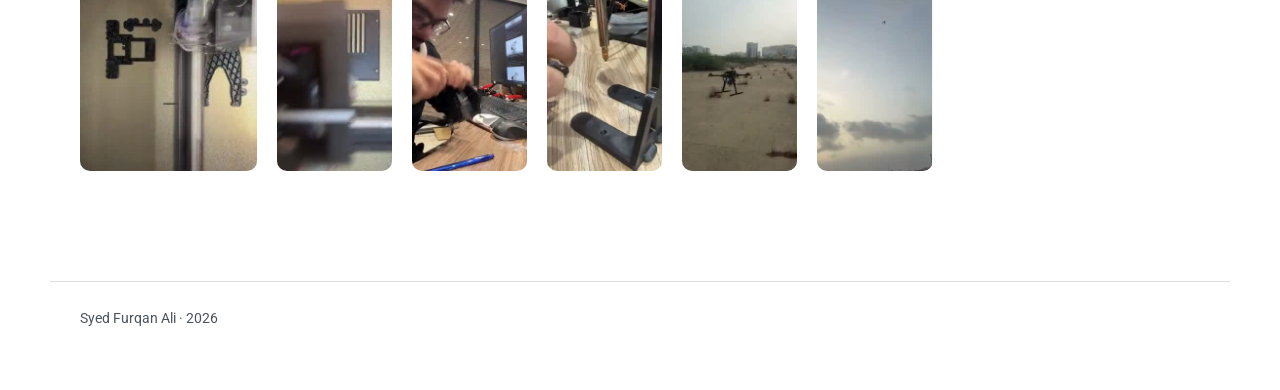
==== commit 9ffcdc01: "Add education and experience sections to the homepage Adds Education (with relevant coursework), Res" ====
--- a/index.html
+++ b/index.html
@@ -8,7 +8,7 @@
 <link rel="preconnect" href="https://fonts.googleapis.com">
 <link rel="preconnect" href="https://fonts.gstatic.com" crossorigin>
 <link href="https://fonts.googleapis.com/css2?family=Roboto:wght@300;400;500;700&display=swap" rel="stylesheet">
-<link rel="stylesheet" href="assets/css/style.css?v=202609232220">
+<link rel="stylesheet" href="assets/css/style.css?v=202609241452">
 </head>
 <body id="body">
 <div id="main">
@@ -141,6 +141,67 @@
 <div class="divider"></div>
 
 <div class="section">
+  <h1>Education</h1>
+  <ul class="cv-list">
+    <li>
+      <span class="cv-role">MS Robotics and Intelligent Machine Engineering</span>
+      <span class="cv-meta">National University of Sciences and Technology, Islamabad &middot; March 2024 to present &middot; CGPA 3.50/4.00</span>
+      <span class="cv-desc">Relevant coursework: Intelligent Mobile Robotics, Robot Mechanics and Control,
+      Computer Vision, Deep Learning, Generative AI and Applications.</span>
+    </li>
+    <li>
+      <span class="cv-role">BE Avionics Engineering</span>
+      <span class="cv-meta">NUST College of Aeronautical Engineering, Risalpur &middot; Nov 2018 to Aug 2022</span>
+    </li>
+  </ul>
+</div>
+
+<div class="divider"></div>
+
+<div class="section">
+  <h1>Research experience</h1>
+  <ul class="cv-list">
+    <li>
+      <span class="cv-role">Research Officer, Robotics and AI &middot; Stingray Tech</span>
+      <span class="cv-meta">Karachi, Pakistan &middot; Nov 2025 to present</span>
+      <span class="cv-desc">Imitation learning on a physical SO-101 arm with the Hugging Face LeRobot framework,
+      language-queryable aerial memory in <a href="project-survey-rag.html">Survey-RAG</a>, and VLM-guided landing-site
+      selection in <a href="project-hexagrid.html">Hexagrid</a>.</span>
+    </li>
+    <li>
+      <span class="cv-role">Research Assistant &middot; National Center of Artificial Intelligence (NCAI)</span>
+      <span class="cv-meta">Islamabad, Pakistan &middot; Dec 2024 to March 2025</span>
+      <span class="cv-desc">Fine-tuned LLaMA 3.2 on psychotherapy and psychological literature for affect-sensitive
+      response generation, and conditioned a Flux diffusion model on historical imagery to reconstruct Gandharan
+      artifacts.</span>
+    </li>
+  </ul>
+</div>
+
+<div class="divider"></div>
+
+<div class="section">
+  <h1>Professional experience</h1>
+  <ul class="cv-list">
+    <li>
+      <span class="cv-role">AI Engineer &middot; BrainBox Automations</span>
+      <span class="cv-meta">Remote &middot; March 2025 to Nov 2025</span>
+      <span class="cv-desc">Built and deployed a secure document question-answering system on GPT-4o through Azure AI
+      Foundry, a Gemini-based visitor classification pipeline on AWS Lambda and DynamoDB, a character-generation
+      pipeline on OpenAI Image-1, and a GPT-powered real-estate document generator.</span>
+    </li>
+    <li>
+      <span class="cv-role">Trainee Engineer &middot; NUST Chip Design Center (NCDC)</span>
+      <span class="cv-meta">Islamabad, Pakistan &middot; July 2024 to Nov 2024</span>
+      <span class="cv-desc">Analog and mixed-signal IC design: rectifier, LDO and ASK modulation circuitry for a
+      TSMC 65 nm passive RFID transponder.</span>
+    </li>
+  </ul>
+</div>
+
+<div class="divider"></div>
+
+<div class="section">
   <h1>Workshop and field</h1>
   <div class="body-copy">
     <p>
--- a/assets/css/style.css
+++ b/assets/css/style.css
@@ -263,6 +263,13 @@
 
 ul li { margin-bottom: 4px; }
 
+.cv-list { list-style: none; margin: 0 30px 26px 30px; max-width: 800px; }
+.cv-list li { margin-bottom: 18px; }
+.cv-list li:last-child { margin-bottom: 0; }
+.cv-role { display: block; font-size: 15px; line-height: 24px; color: #003373; }
+.cv-meta { display: block; font-size: 13px; line-height: 22px; color: #68717c; margin-bottom: 4px; }
+.cv-desc { display: block; font-size: 14px; line-height: 24px; text-align: justify; }
+
 .news-list { list-style-type: none; margin-left: 30px; }
 .news-list li { margin-bottom: 10px; }
 .news-list .date { color: #003373; display: inline-block; width: 78px; }
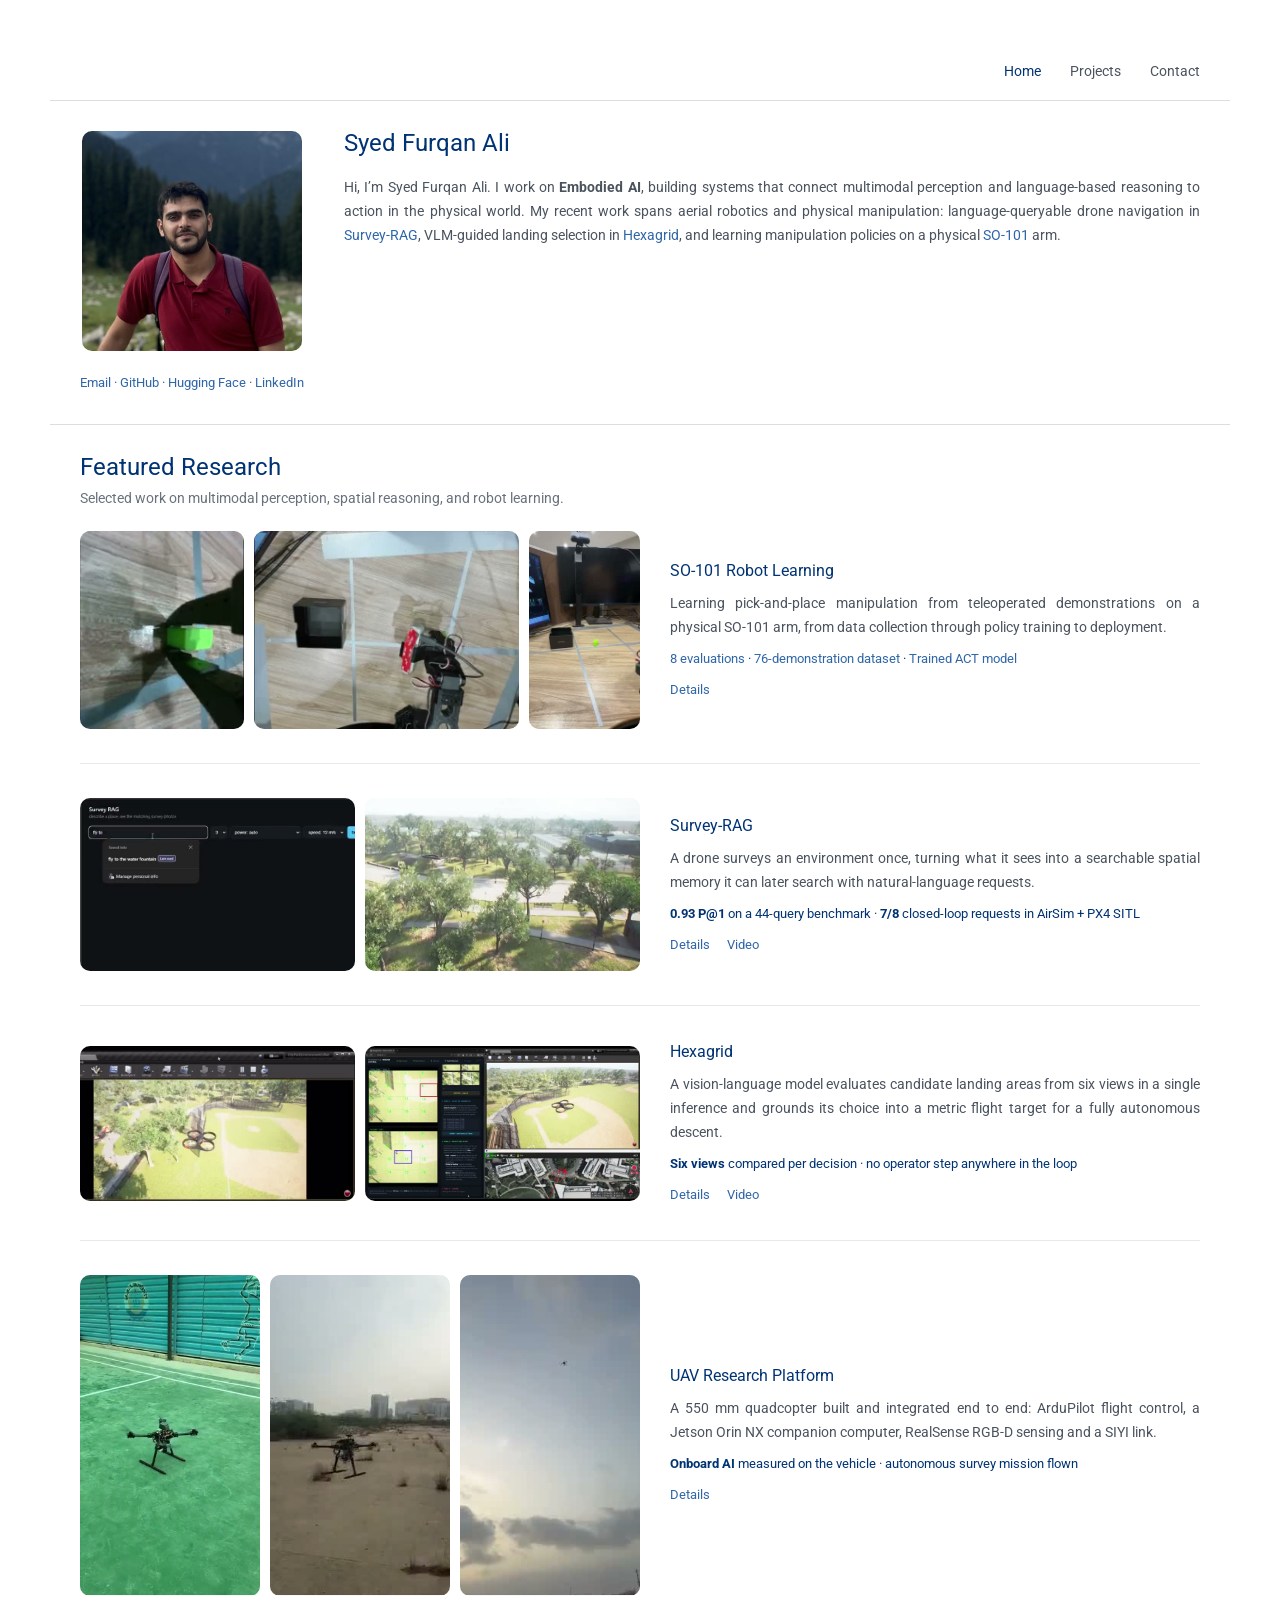
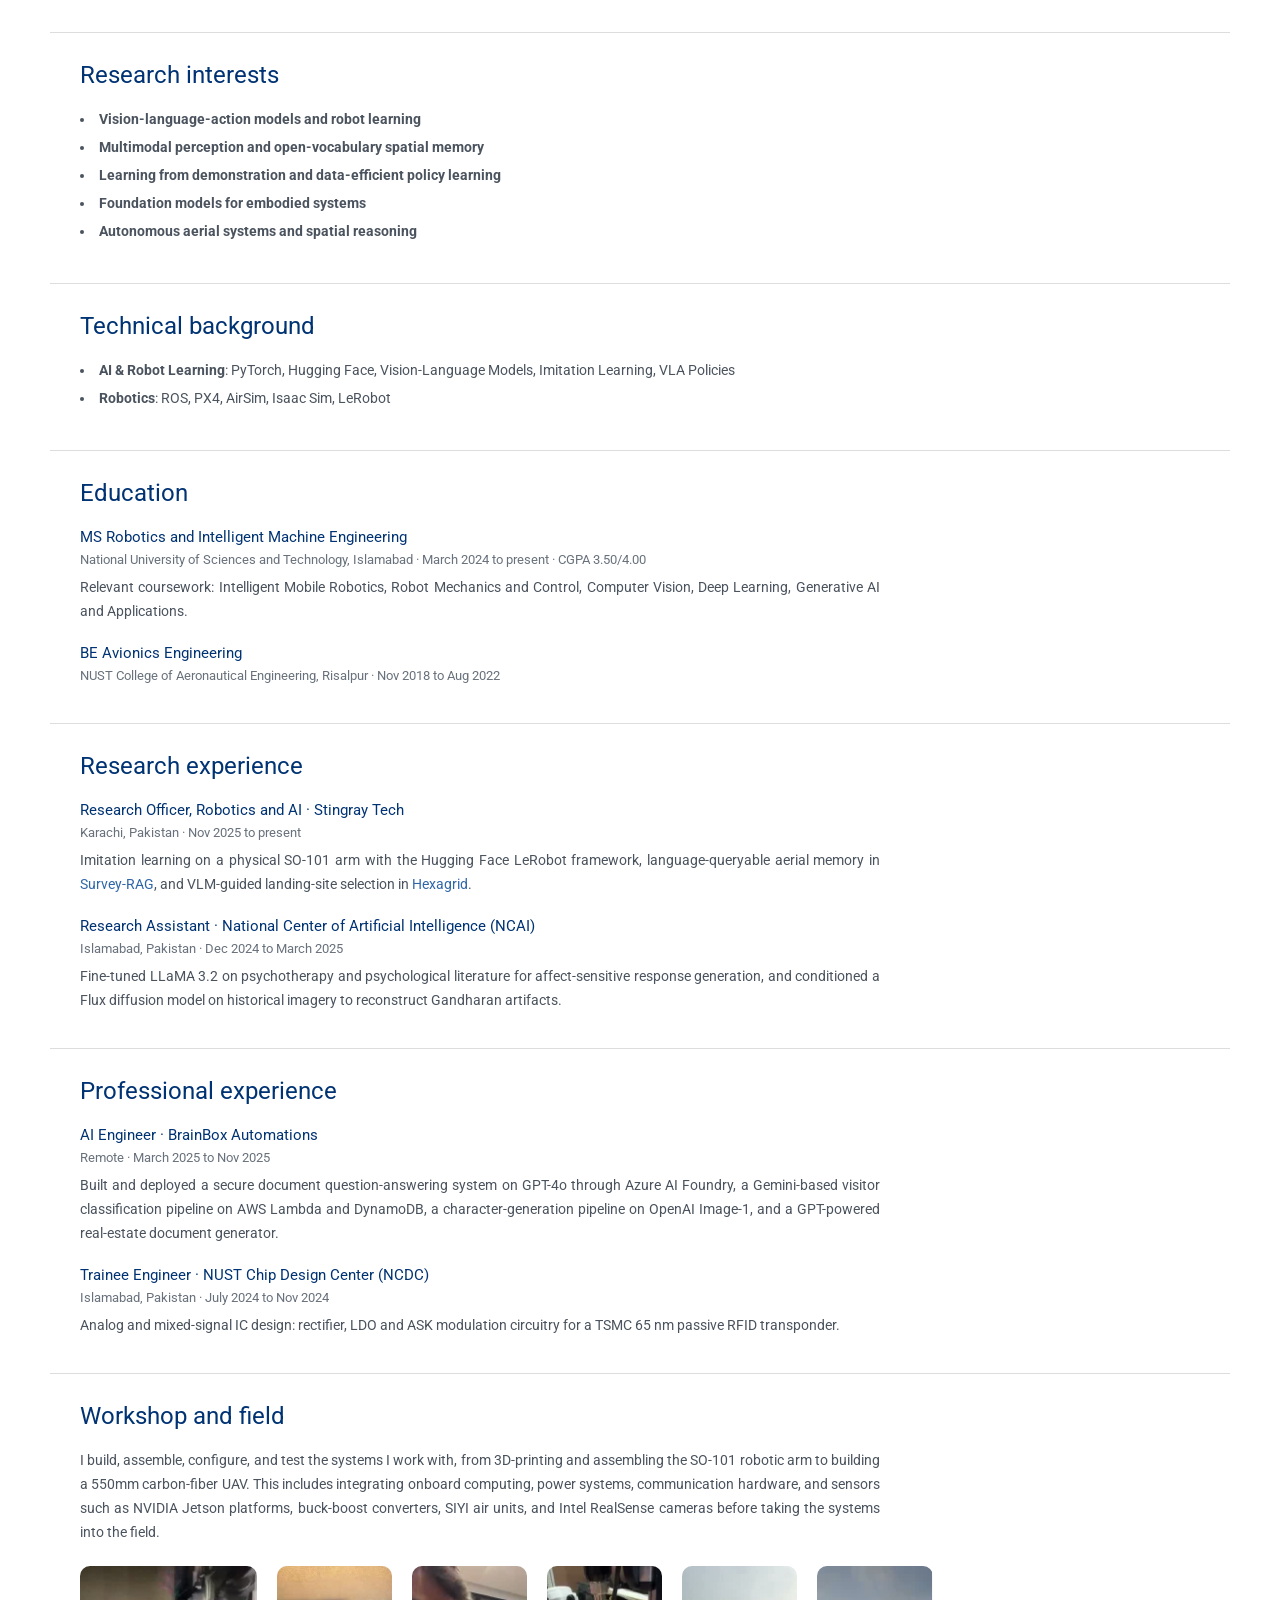
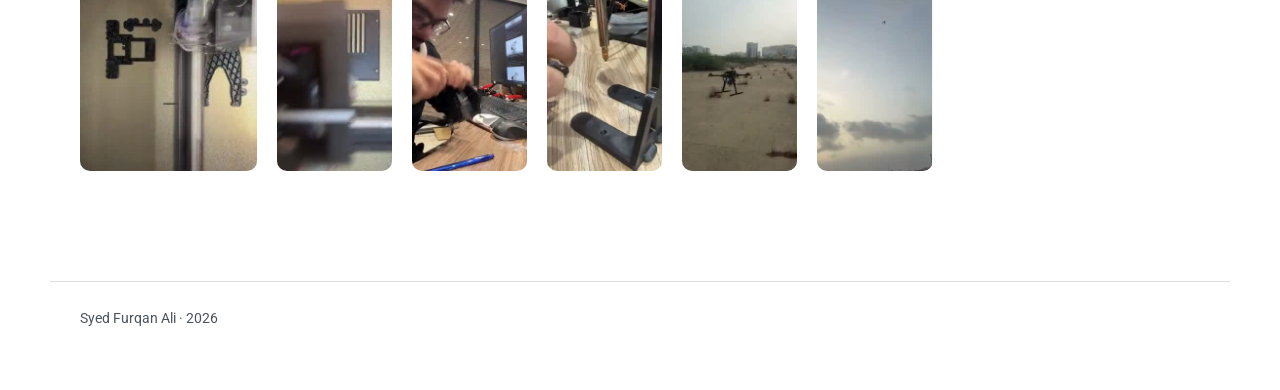
==== commit 29d8255f: "Name the skills group AI & Robot Learning Co-Authored-By: Claude Opus 5 <noreply@anthropic.com>" ====
--- a/index.html
+++ b/index.html
@@ -133,7 +133,7 @@
 <div class="section">
   <h1>Technical background</h1>
   <ul>
-    <li><b>AI &amp; Learning</b>: PyTorch, Hugging Face, Vision-Language Models, Imitation Learning, VLA Policies</li>
+    <li><b>AI &amp; Robot Learning</b>: PyTorch, Hugging Face, Vision-Language Models, Imitation Learning, VLA Policies</li>
     <li><b>Robotics</b>: ROS, PX4, AirSim, Isaac Sim, LeRobot</li>
   </ul>
 </div>
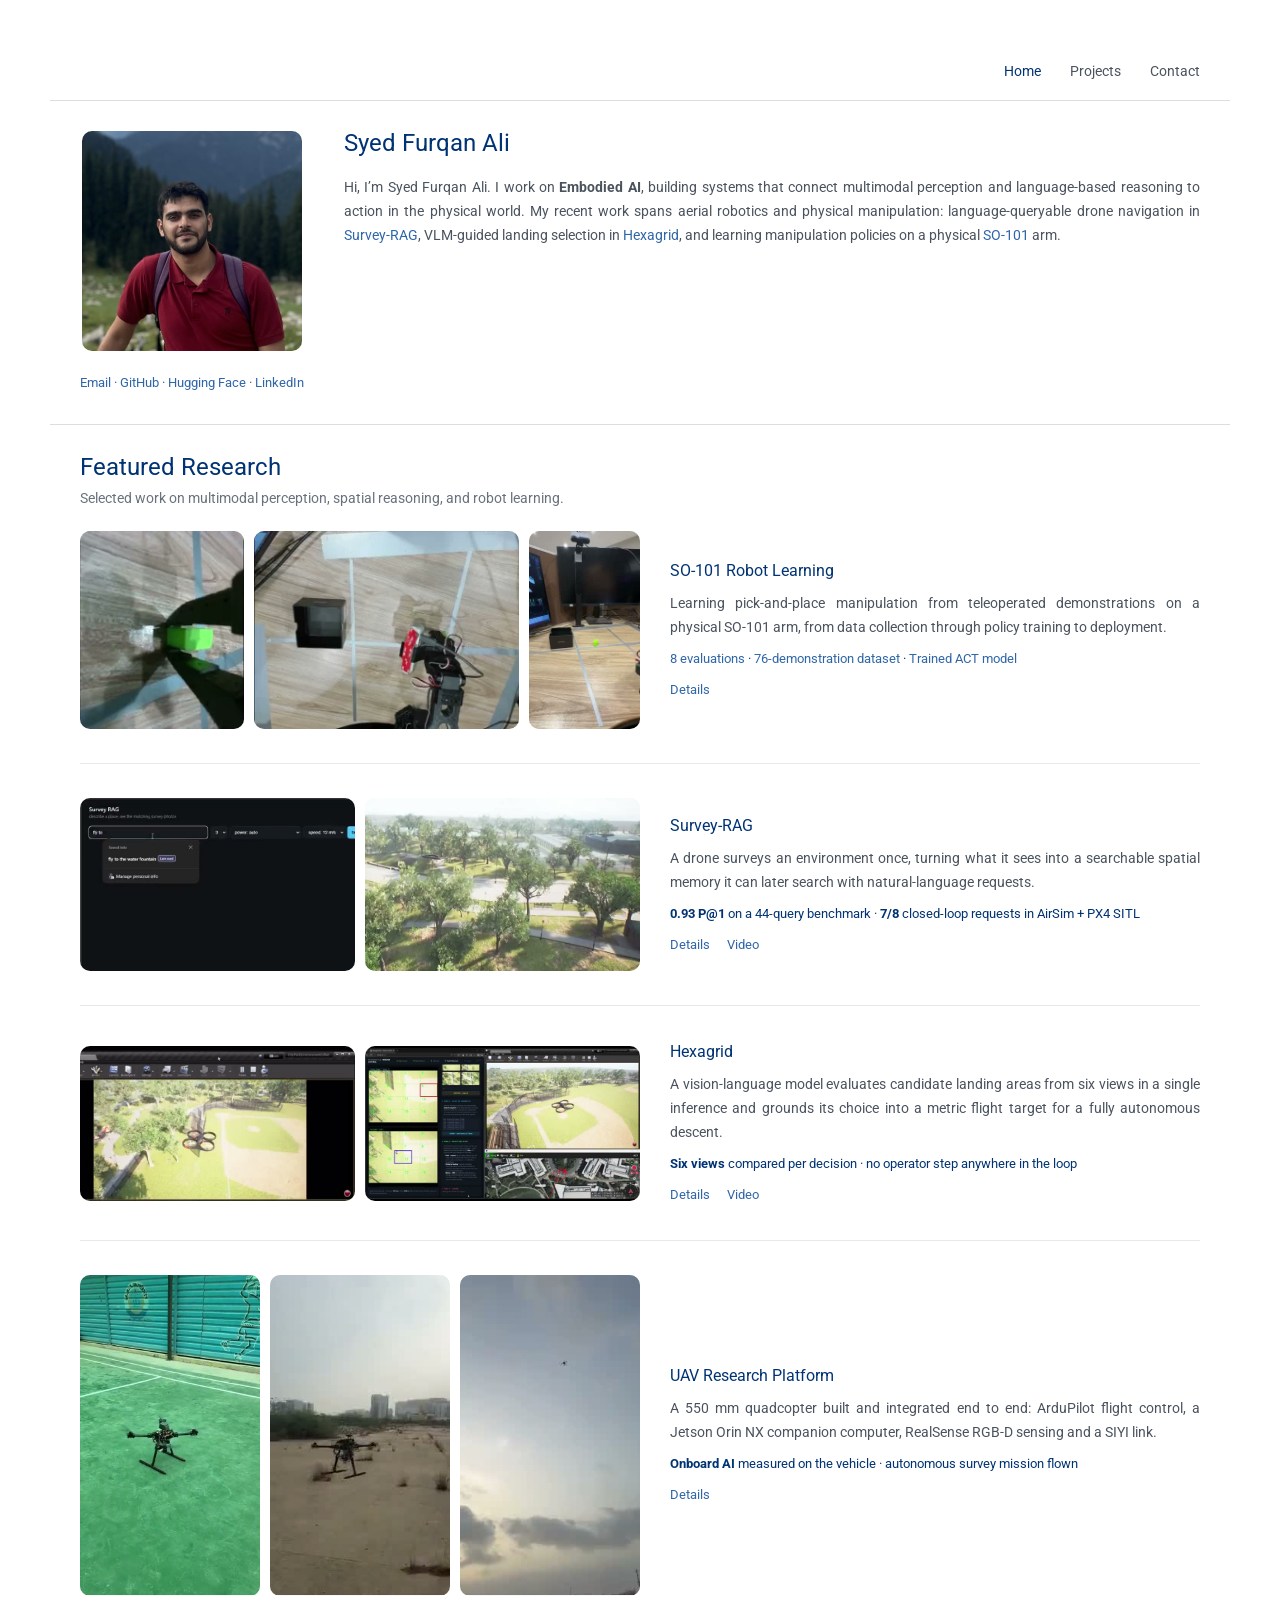
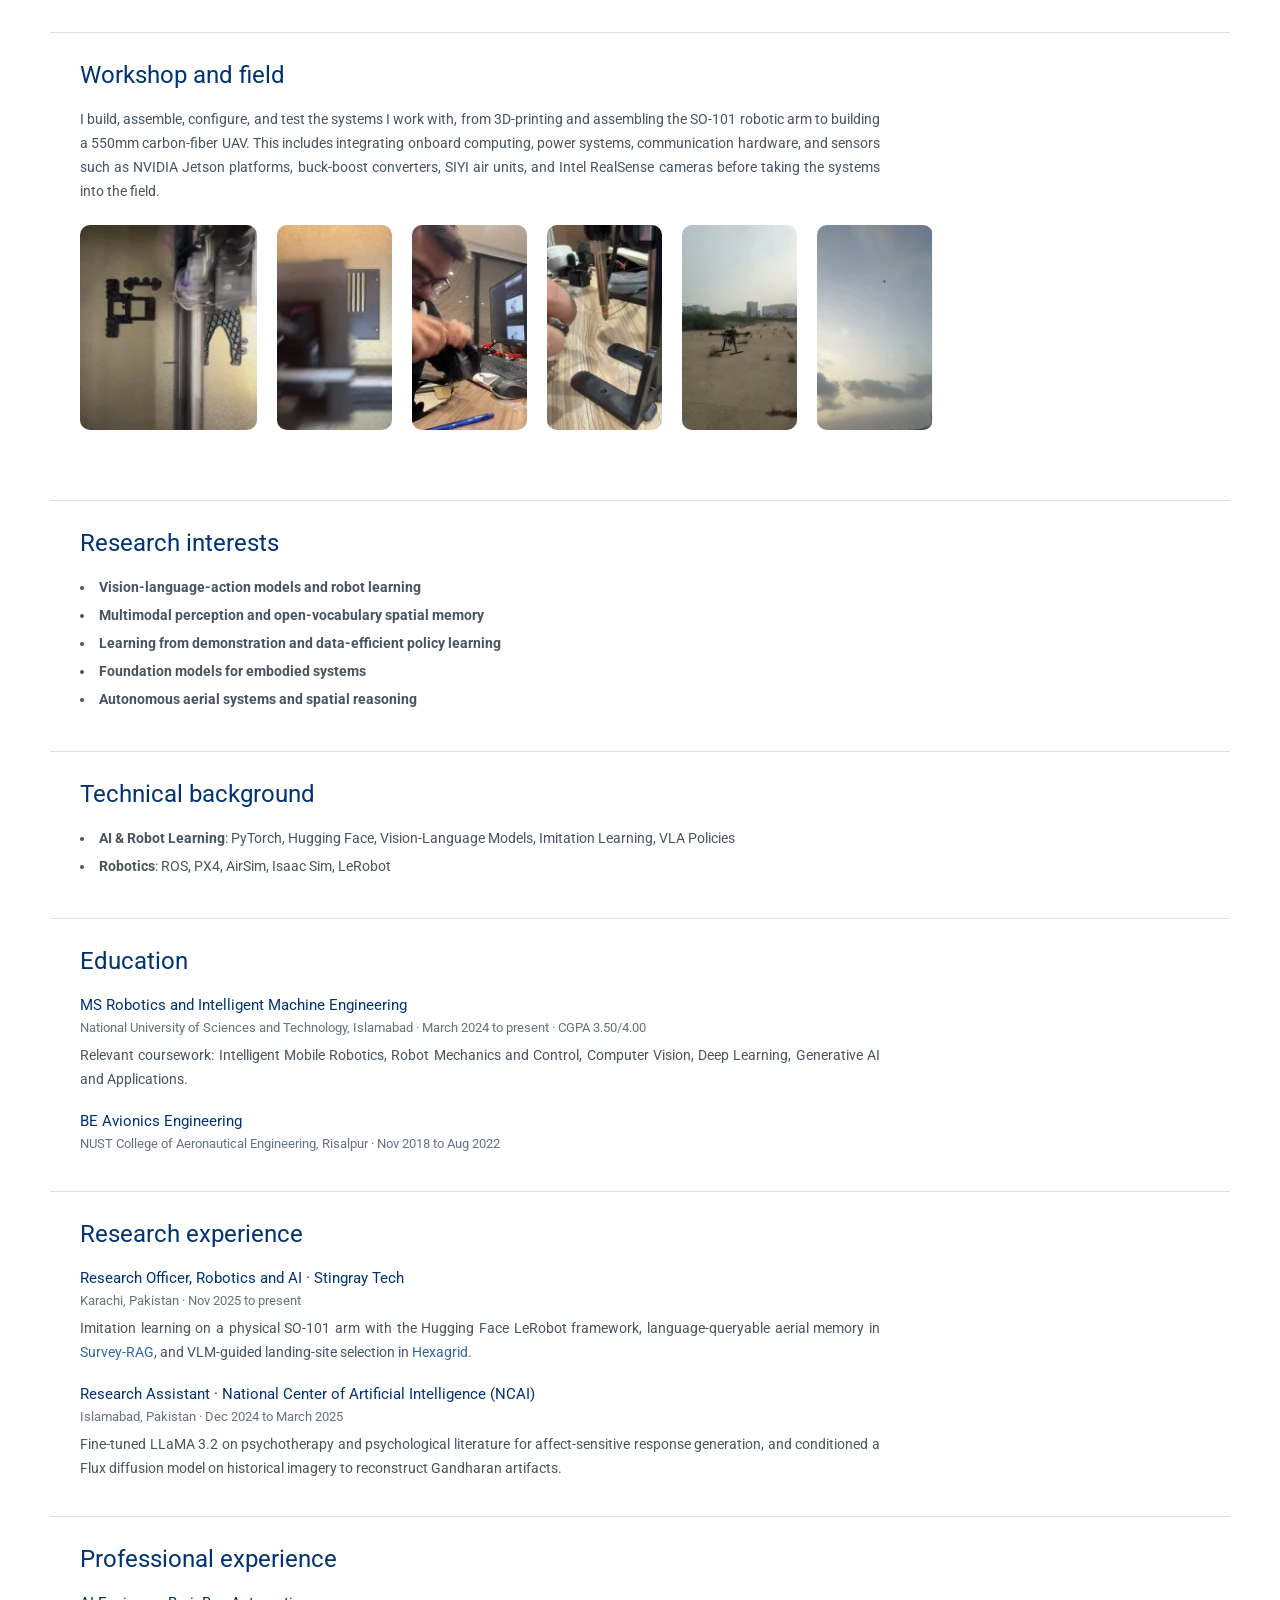
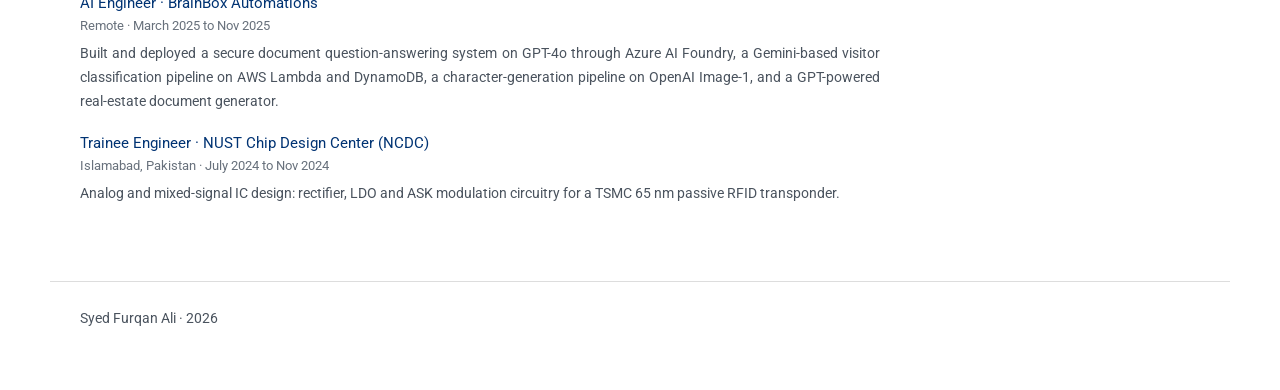
==== commit 1eb0e17a: "Move Workshop and field above Research interests Co-Authored-By: Claude Opus 5.5 <noreply@anthropic." ====
--- a/index.html
+++ b/index.html
@@ -118,90 +118,6 @@
 <div class="divider"></div>
 
 <div class="section">
-  <h1>Research interests</h1>
-  <ul>
-    <li><b>Vision-language-action models and robot learning</b></li>
-    <li><b>Multimodal perception and open-vocabulary spatial memory</b></li>
-    <li><b>Learning from demonstration and data-efficient policy learning</b></li>
-    <li><b>Foundation models for embodied systems</b></li>
-    <li><b>Autonomous aerial systems and spatial reasoning</b></li>
-  </ul>
-</div>
-
-<div class="divider"></div>
-
-<div class="section">
-  <h1>Technical background</h1>
-  <ul>
-    <li><b>AI &amp; Robot Learning</b>: PyTorch, Hugging Face, Vision-Language Models, Imitation Learning, VLA Policies</li>
-    <li><b>Robotics</b>: ROS, PX4, AirSim, Isaac Sim, LeRobot</li>
-  </ul>
-</div>
-
-<div class="divider"></div>
-
-<div class="section">
-  <h1>Education</h1>
-  <ul class="cv-list">
-    <li>
-      <span class="cv-role">MS Robotics and Intelligent Machine Engineering</span>
-      <span class="cv-meta">National University of Sciences and Technology, Islamabad &middot; March 2024 to present &middot; CGPA 3.50/4.00</span>
-      <span class="cv-desc">Relevant coursework: Intelligent Mobile Robotics, Robot Mechanics and Control,
-      Computer Vision, Deep Learning, Generative AI and Applications.</span>
-    </li>
-    <li>
-      <span class="cv-role">BE Avionics Engineering</span>
-      <span class="cv-meta">NUST College of Aeronautical Engineering, Risalpur &middot; Nov 2018 to Aug 2022</span>
-    </li>
-  </ul>
-</div>
-
-<div class="divider"></div>
-
-<div class="section">
-  <h1>Research experience</h1>
-  <ul class="cv-list">
-    <li>
-      <span class="cv-role">Research Officer, Robotics and AI &middot; Stingray Tech</span>
-      <span class="cv-meta">Karachi, Pakistan &middot; Nov 2025 to present</span>
-      <span class="cv-desc">Imitation learning on a physical SO-101 arm with the Hugging Face LeRobot framework,
-      language-queryable aerial memory in <a href="project-survey-rag.html">Survey-RAG</a>, and VLM-guided landing-site
-      selection in <a href="project-hexagrid.html">Hexagrid</a>.</span>
-    </li>
-    <li>
-      <span class="cv-role">Research Assistant &middot; National Center of Artificial Intelligence (NCAI)</span>
-      <span class="cv-meta">Islamabad, Pakistan &middot; Dec 2024 to March 2025</span>
-      <span class="cv-desc">Fine-tuned LLaMA 3.2 on psychotherapy and psychological literature for affect-sensitive
-      response generation, and conditioned a Flux diffusion model on historical imagery to reconstruct Gandharan
-      artifacts.</span>
-    </li>
-  </ul>
-</div>
-
-<div class="divider"></div>
-
-<div class="section">
-  <h1>Professional experience</h1>
-  <ul class="cv-list">
-    <li>
-      <span class="cv-role">AI Engineer &middot; BrainBox Automations</span>
-      <span class="cv-meta">Remote &middot; March 2025 to Nov 2025</span>
-      <span class="cv-desc">Built and deployed a secure document question-answering system on GPT-4o through Azure AI
-      Foundry, a Gemini-based visitor classification pipeline on AWS Lambda and DynamoDB, a character-generation
-      pipeline on OpenAI Image-1, and a GPT-powered real-estate document generator.</span>
-    </li>
-    <li>
-      <span class="cv-role">Trainee Engineer &middot; NUST Chip Design Center (NCDC)</span>
-      <span class="cv-meta">Islamabad, Pakistan &middot; July 2024 to Nov 2024</span>
-      <span class="cv-desc">Analog and mixed-signal IC design: rectifier, LDO and ASK modulation circuitry for a
-      TSMC 65 nm passive RFID transponder.</span>
-    </li>
-  </ul>
-</div>
-
-<div class="divider"></div>
-
-<div class="section">
   <h1>Workshop and field</h1>
   <div class="body-copy">
     <p>
@@ -224,6 +140,91 @@
   </div>
 </div>
 
+<div class="divider"></div>
+
+<div class="section">
+  <h1>Research interests</h1>
+  <ul>
+    <li><b>Vision-language-action models and robot learning</b></li>
+    <li><b>Multimodal perception and open-vocabulary spatial memory</b></li>
+    <li><b>Learning from demonstration and data-efficient policy learning</b></li>
+    <li><b>Foundation models for embodied systems</b></li>
+    <li><b>Autonomous aerial systems and spatial reasoning</b></li>
+  </ul>
+</div>
+
+<div class="divider"></div>
+
+<div class="section">
+  <h1>Technical background</h1>
+  <ul>
+    <li><b>AI &amp; Robot Learning</b>: PyTorch, Hugging Face, Vision-Language Models, Imitation Learning, VLA Policies</li>
+    <li><b>Robotics</b>: ROS, PX4, AirSim, Isaac Sim, LeRobot</li>
+  </ul>
+</div>
+
+<div class="divider"></div>
+
+<div class="section">
+  <h1>Education</h1>
+  <ul class="cv-list">
+    <li>
+      <span class="cv-role">MS Robotics and Intelligent Machine Engineering</span>
+      <span class="cv-meta">National University of Sciences and Technology, Islamabad &middot; March 2024 to present &middot; CGPA 3.50/4.00</span>
+      <span class="cv-desc">Relevant coursework: Intelligent Mobile Robotics, Robot Mechanics and Control,
+      Computer Vision, Deep Learning, Generative AI and Applications.</span>
+    </li>
+    <li>
+      <span class="cv-role">BE Avionics Engineering</span>
+      <span class="cv-meta">NUST College of Aeronautical Engineering, Risalpur &middot; Nov 2018 to Aug 2022</span>
+    </li>
+  </ul>
+</div>
+
+<div class="divider"></div>
+
+<div class="section">
+  <h1>Research experience</h1>
+  <ul class="cv-list">
+    <li>
+      <span class="cv-role">Research Officer, Robotics and AI &middot; Stingray Tech</span>
+      <span class="cv-meta">Karachi, Pakistan &middot; Nov 2025 to present</span>
+      <span class="cv-desc">Imitation learning on a physical SO-101 arm with the Hugging Face LeRobot framework,
+      language-queryable aerial memory in <a href="project-survey-rag.html">Survey-RAG</a>, and VLM-guided landing-site
+      selection in <a href="project-hexagrid.html">Hexagrid</a>.</span>
+    </li>
+    <li>
+      <span class="cv-role">Research Assistant &middot; National Center of Artificial Intelligence (NCAI)</span>
+      <span class="cv-meta">Islamabad, Pakistan &middot; Dec 2024 to March 2025</span>
+      <span class="cv-desc">Fine-tuned LLaMA 3.2 on psychotherapy and psychological literature for affect-sensitive
+      response generation, and conditioned a Flux diffusion model on historical imagery to reconstruct Gandharan
+      artifacts.</span>
+    </li>
+  </ul>
+</div>
+
+<div class="divider"></div>
+
+<div class="section">
+  <h1>Professional experience</h1>
+  <ul class="cv-list">
+    <li>
+      <span class="cv-role">AI Engineer &middot; BrainBox Automations</span>
+      <span class="cv-meta">Remote &middot; March 2025 to Nov 2025</span>
+      <span class="cv-desc">Built and deployed a secure document question-answering system on GPT-4o through Azure AI
+      Foundry, a Gemini-based visitor classification pipeline on AWS Lambda and DynamoDB, a character-generation
+      pipeline on OpenAI Image-1, and a GPT-powered real-estate document generator.</span>
+    </li>
+    <li>
+      <span class="cv-role">Trainee Engineer &middot; NUST Chip Design Center (NCDC)</span>
+      <span class="cv-meta">Islamabad, Pakistan &middot; July 2024 to Nov 2024</span>
+      <span class="cv-desc">Analog and mixed-signal IC design: rectifier, LDO and ASK modulation circuitry for a
+      TSMC 65 nm passive RFID transponder.</span>
+    </li>
+  </ul>
+</div>
+
+
 <div id="footer">
   <p>Syed Furqan Ali &middot; <span id="footYear"></span></p>
 </div>
